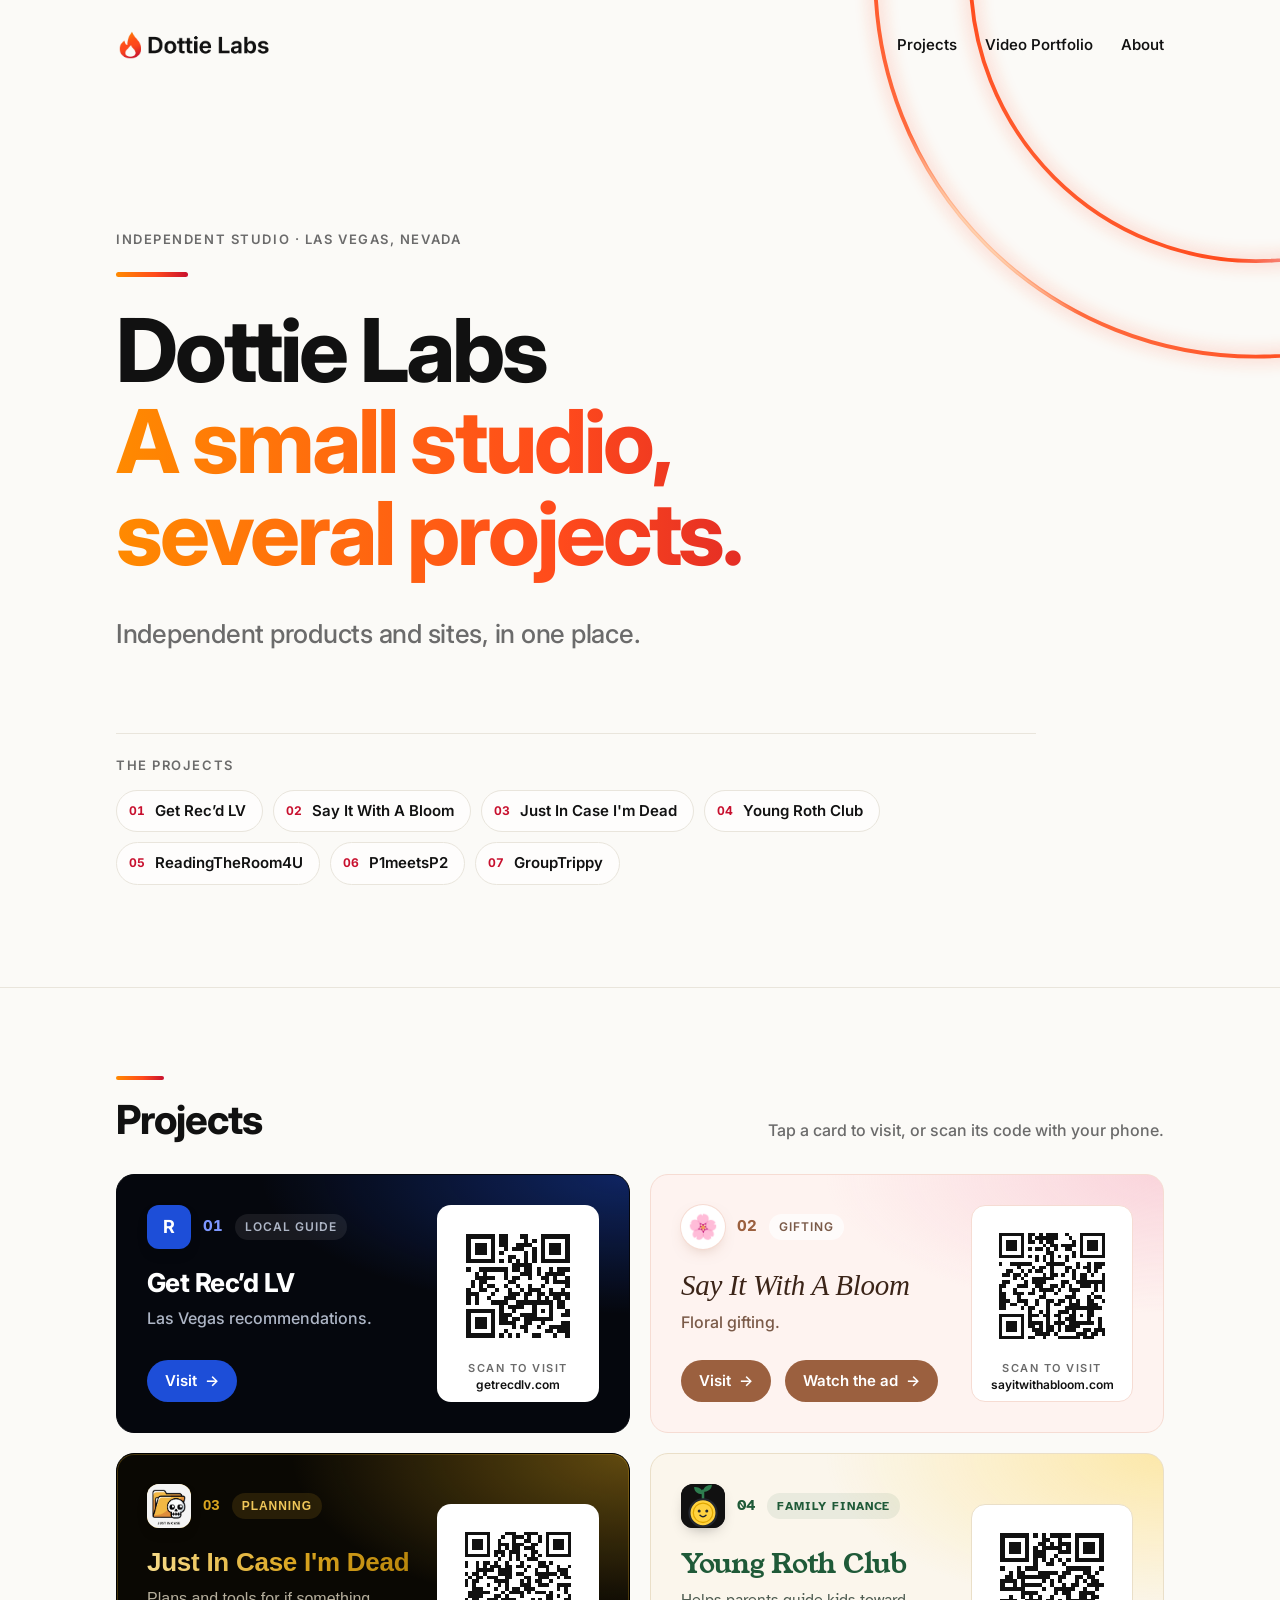
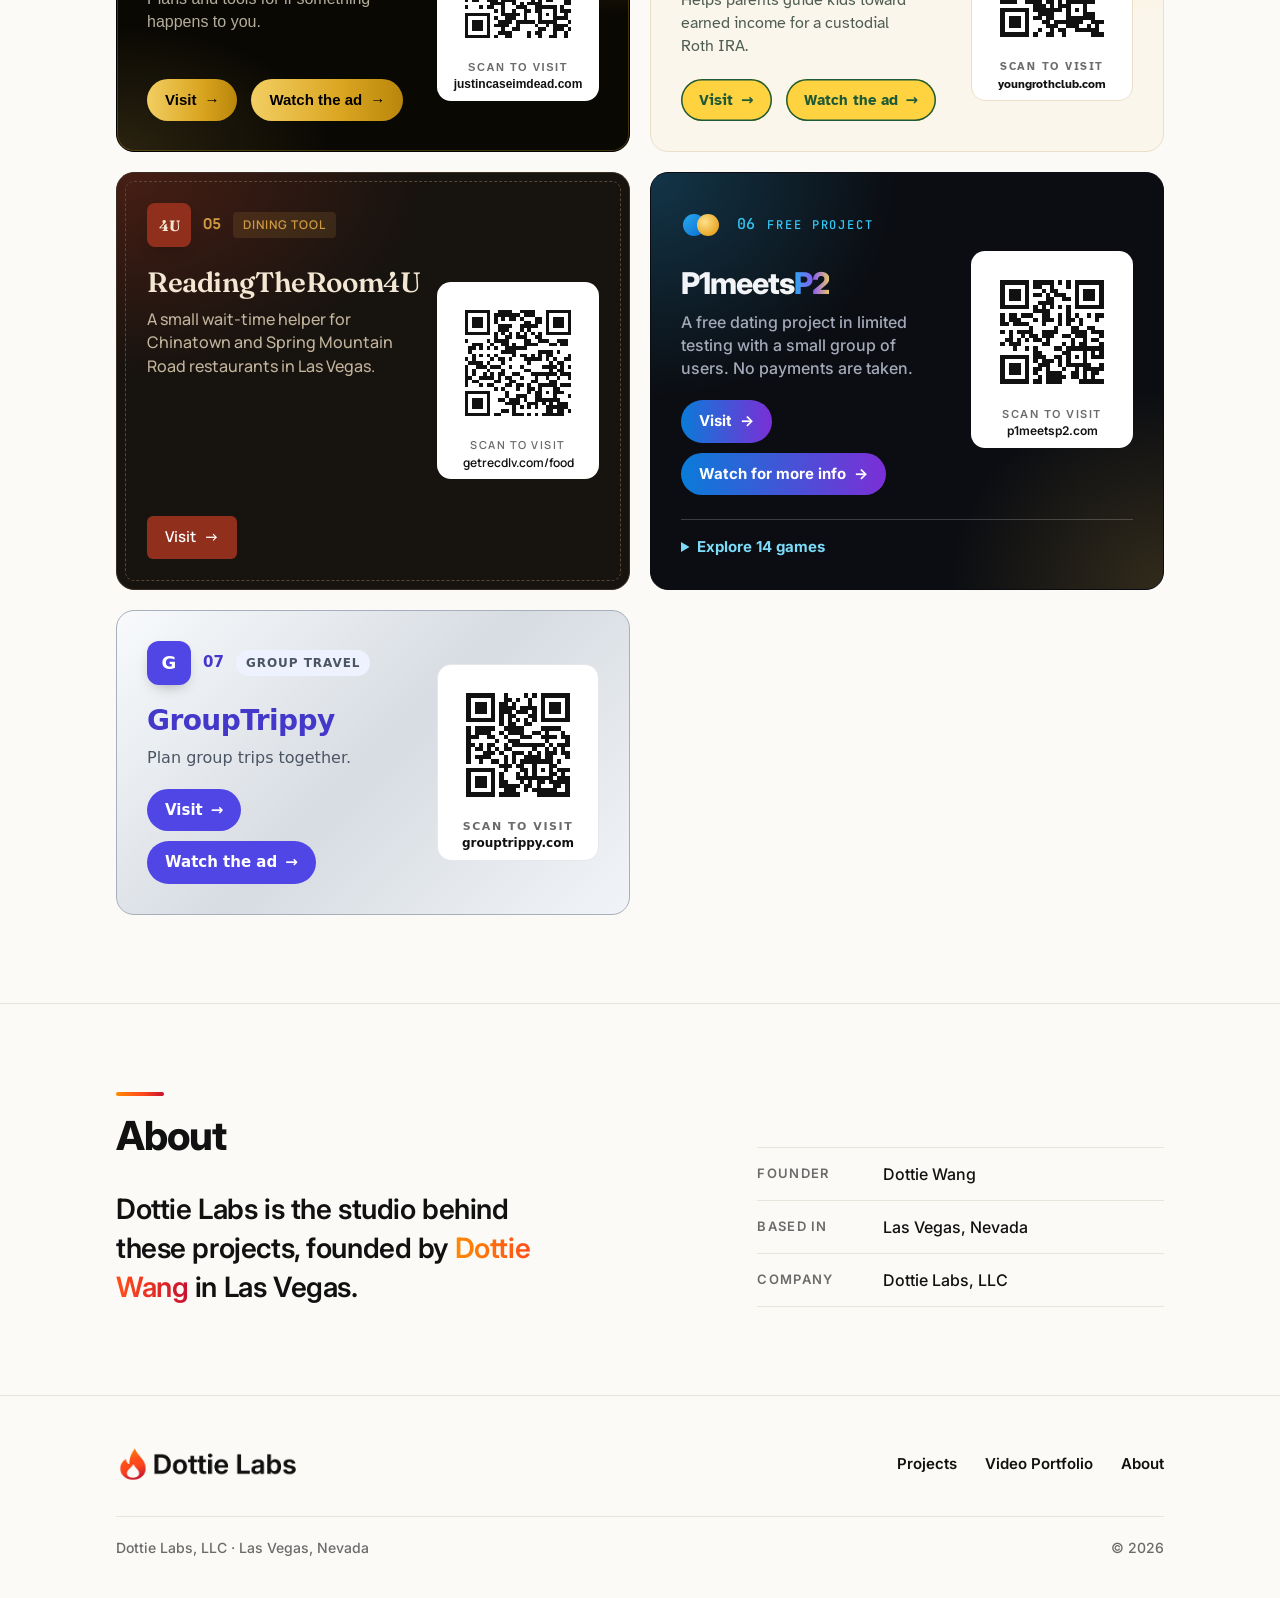
==== index.html @ 4be677fd "Clarify P1meetsP2 as a free test Co-authored-by: Copilot <223556219+Copilot@users.noreply.github.com" ====
<!doctype html>
<html lang="en">
<head>
<style data-omelette-injected>html,body{background:transparent}</style><script data-omelette-injected>(()=>{{const n=new URLSearchParams(location.search).get("theme");if(n==="light"||n==="dark"){document.documentElement.dataset.theme=n}}{if(new URLSearchParams(location.search).get("_omthumb")==="1"){const n=(f)=>{const g=f.focus;if(!g)return;f.focus=function(h){g.call(this,{...h,preventScroll:true})}};n(HTMLElement.prototype);n(SVGElement.prototype);if(typeof MathMLElement!=="undefined"){n(MathMLElement.prototype)}const d=(f)=>{f.removeAttribute("autofocus");f.inert=true;if(!(f instanceof HTMLElement))f.removeAttribute("tabindex")};const p=(f)=>{if(f.hasAttribute("autofocus"))d(f);for(const g of f.querySelectorAll("[autofocus]")){d(g)}};p(document.documentElement);new MutationObserver((f)=>{for(const g of f){for(const h of g.addedNodes){if(h.nodeType===1)p(h)}}}).observe(document,{childList:true,subtree:true})}}{const n=()=>{try{if(document.querySelector('meta[name="color-scheme"]'))return;const d=getComputedStyle(document.documentElement).getPropertyValue("color-scheme").trim();if(d&&d!=="normal")return;const p=(y)=>{if(!y)return null;const m=getComputedStyle(y).backgroundColor.match(/^rgba?\(\s*(\d+)[,\s]+(\d+)[,\s]+(\d+)(?:[,\s/]+([\d.]+%?))?\s*\)$/);if(!m)return null;const w=m[4]==null?1:parseFloat(m[4])/(m[4].endsWith("%")?100:1);if(w<0.99)return null;return[+m[1],+m[2],+m[3]]};const f=p(document.body)||p(document.documentElement);if(!f)return;const g=(y)=>{const m=y/255;return m<=0.04045?m/12.92:((m+0.055)/1.055)**2.4};const h=0.2126*g(f[0])+0.7152*g(f[1])+0.0722*g(f[2]);document.documentElement.style.setProperty("color-scheme",h<0.4?"dark":"light")}catch{}};if(document.readyState==="complete")n();else window.addEventListener("load",n)}var I=["https://claude.ai","https://preview.claude.ai","https://f62de8d7-be0f-4be2-88a3-c891244e3228.claudeusercontent.com"];var B=true;var K=false;var C=()=>{};if(K===true){try{const n=setTimeout.bind(window);const d=1e4;const p=15;const f=1e4;const g=120000;const h=200;const y=(o)=>{try{let r;if(typeof o==="string")r=o;else if(o instanceof URL)r=o.href;else if(typeof Request!=="undefined"&&o instanceof Request)r=o.url;else return null;if(!r)return null;const l=document.baseURI;const i=new URL(r,l);if(i.protocol!=="http:"&&i.protocol!=="https:")return null;if(i.origin!==new URL(l).origin)return null;return i.origin+i.pathname}catch{return null}};const m=new Map;const w=(o)=>{let r=m.get(o);if(!r){if(m.size>=h){const l=m.keys().next().value;if(l!==undefined)m.delete(l)}r={fails:[],until:0,cooldown:f,hard:false};m.set(o,r)}return r};const R=(o)=>{const r=m.get(o);return r!==undefined&&r.until>Date.now()};const O=(o,r)=>{const l=Date.now();const i=w(o);if(r)i.hard=true;if(i.until>l)return;i.fails.push(l);while(i.fails.length>0&&i.fails[0]<=l-d)i.fails.shift();if(i.fails.length>=p){i.until=l+i.cooldown;if(i.hard)i.cooldown=Math.min(i.cooldown*2,g);i.fails.length=0;try{n(()=>{try{S(true)}catch{}},i.until-l+100)}catch{}console.warn("[omelette] asset circuit breaker: pausing requests to "+o+" for "+Math.round((i.until-l)/1000)+"s after "+p+" failures in "+d/1000+"s")}};const e=(o)=>{m.delete(o)};const t=100;const a=new WeakMap;const u=new Set;let s=null;const S=(o)=>{for(const r of Array.from(u)){try{const l=a.get(r);if(l===undefined){u.delete(r);continue}if(o){const i=y(l);if(i!==null&&R(i))continue}a.delete(r);u.delete(r);if(s!==null)s.call(r,l)}catch{}}};C=()=>{try{m.clear();S(false)}catch{}};document.addEventListener("visibilitychange",()=>{if(document.visibilityState==="visible")C()});const _=window.fetch;if(typeof _==="function"){const o=function(...r){let l=null;try{l=y(r[0])}catch{}if(l!==null&&R(l)){let c;try{if(r[1]&&r[1].signal!==undefined){c=r[1].signal||undefined}else if(typeof Request!=="undefined"&&r[0]instanceof Request){c=r[0].signal||undefined}}catch{c=undefined}return new Promise((k,b)=>{const E=()=>{try{return c.reason!==undefined?c.reason:new DOMException("The operation was aborted.","AbortError")}catch{return new DOMException("The operation was aborted.","AbortError")}};try{if(c&&c.aborted){b(E());return}}catch{}let T=false;const j=()=>{if(T)return;T=true;b(E())};try{if(c)c.addEventListener("abort",j,{once:true})}catch{}n(()=>{if(T)return;T=true;try{if(c)c.removeEventListener("abort",j)}catch{}let L;try{L=new Response(null,{status:429,statusText:"Too Many Requests",headers:{"Retry-After":"10"}})}catch{L={ok:false,status:429}}k(L)},250)})}const i=_.apply(window,r);if(l!==null){const c=l;i.then((k)=>{try{if(k.ok)e(c);else if(k.status===401||k.status===403||k.status===404||k.status===429){O(c,k.status!==404)}}catch{}},()=>{})}return i};window.fetch=o}const v=Object.getOwnPropertyDescriptor(HTMLImageElement.prototype,"src");if(v!==undefined&&v.set!==undefined&&v.get!==undefined){const o=v.set;s=o;Object.defineProperty(HTMLImageElement.prototype,"src",{configurable:true,enumerable:v.enumerable,get:v.get,set(r){const l=`${r}`;try{const i=y(l);if(i!==null&&R(i)){a.set(this,l);if(u.size<t)u.add(this);return}}catch{}try{a.delete(this);u.delete(this)}catch{}o.call(this,l)}})}try{const o=HTMLImageElement.prototype.setAttribute;HTMLImageElement.prototype.setAttribute=function(r,l){if(arguments.length<2){o.apply(this,arguments);return}if(typeof r==="string"&&r.toLowerCase()==="src"){const i=`${l}`;try{const c=y(i);if(c!==null&&R(c)){a.set(this,i);if(u.size<t)u.add(this);return}a.delete(this);u.delete(this)}catch{}o.call(this,r,i);return}o.call(this,r,l)}}catch{}window.addEventListener("error",(o)=>{try{const r=o.target;if(r instanceof HTMLImageElement){const l=y(r.currentSrc||r.src||"");if(l!==null)O(l,true)}}catch{}},true);window.addEventListener("load",(o)=>{try{const r=o.target;if(r instanceof HTMLImageElement){const l=y(r.currentSrc||r.src||"");if(l!==null)e(l);const i=a.get(r);if(i!==undefined){let c=false;try{c=new URL(i,document.baseURI).href===new URL(r.currentSrc||r.src||"",document.baseURI).href}catch{c=false}if(c){a.delete(r);u.delete(r)}}}}catch{}},true)}catch{}}var J=30000;var G=3000;document.addEventListener("DOMContentLoaded",()=>{const n=window.Babel;const d="om-src-id";if(n&&n.registerPlugin&&!(n.availablePlugins&&n.availablePlugins[d])){n.registerPlugin(d,({types:h})=>({visitor:{JSXOpeningElement(y,m){const w=y.node;if(w.name&&w.name.type==="JSXMemberExpression")return;for(let t=0;t<w.attributes.length;t++){const a=w.attributes[t];if(a.type==="JSXAttribute"&&a.name&&a.name.name==="data-om-id")return}const R=m.file&&m.file.opts&&m.file.opts.filename||"?";const O=w.loc&&w.loc.start;const e=`jsx:${R}:${w.start??0}:${O?O.line:0}:${O?O.column+1:0}`;w.attributes.push(h.jsxAttribute(h.jsxIdentifier("data-om-id"),h.stringLiteral(e)))}}}))}const p="om-text-extract";let f=false;if(B&&n&&n.registerPlugin&&!(n.availablePlugins&&n.availablePlugins[p])){const h=window.React;if(h&&h.useSyncExternalStore&&h.createElement){f=true;const y={};const m=new Set;let w=0;window.__omTextO=y;window.__omTextSet=(e)=>{for(const t in e){const a=e[t];if(a==null)delete y[t];else y[t]=a}w++;m.forEach((t)=>t())};const R=(e)=>{m.add(e);return()=>m.delete(e)};const O=()=>w;window.__OmT=function e(t){h.useSyncExternalStore(R,O,O);return h.createElement("span",{"data-om-text":t.i,className:"__om-t"},t.i in y?y[t.i]:t.children)};n.registerPlugin(p,({types:e})=>{const t={style:1,script:1,noscript:1,textarea:1,title:1,option:1,text:1,tspan:1,textPath:1};const a={placeholder:1,alt:1,title:1,label:1,"aria-label":1,"aria-description":1,"aria-placeholder":1};const u=(o,r)=>e.logicalExpression("??",e.memberExpression(e.logicalExpression("||",e.memberExpression(e.identifier("window"),e.identifier("__omTextO")),e.objectExpression([])),e.stringLiteral(o),true),r);const s=(o)=>o.file&&o.file.opts&&o.file.opts.filename||"?";const S=(o)=>o.file&&o.file.code||"";const _=(o,r)=>{const l=(c)=>c&&c.start!=null&&c.end!=null&&(c.type==="StringLiteral"||c.type==="TemplateLiteral"&&c.expressions.length===0)?[c.start,c.end]:null;const i=l(r);if(i)return i;if(r&&r.type==="Identifier"){const c=o.scope.getBinding(r.name);if(c&&c.constant&&c.path.node.type==="VariableDeclarator"){return l(c.path.node.init)}}return null};const v=(o,r,l)=>{const i=o.node;let c=false;const k=(E,T)=>{c=true;return e.jsxElement(e.jsxOpeningElement(e.jsxIdentifier("__OmT"),[e.jsxAttribute(e.jsxIdentifier("i"),e.stringLiteral(E))],false),e.jsxClosingElement(e.jsxIdentifier("__OmT")),[T],false)};const b=i.children.map((E)=>{if(E.type==="JSXText"){if(E.start==null||E.end==null)return E;const T=l.slice(E.start,E.end);const j=T.length-T.trimStart().length;const L=T.length-T.trimEnd().length;if(j+L>=T.length)return E;return k(`txt:${r}:${E.start+j}:${E.end-L}`,E)}if(E.type==="JSXExpressionContainer"){const T=_(o,E.expression);if(T)return k(`str:${r}:${T[0]}:${T[1]}`,E)}return E});if(c)i.children=b};return{visitor:{JSXOpeningElement(o,r){const l=o.node;const i=s(r);const c={};for(let k=0;k<l.attributes.length;k++){const b=l.attributes[k];if(b.type!=="JSXAttribute"||!b.name)continue;const E=b.name.name;if(!a[E])continue;if(!b.value||b.value.type!=="StringLiteral")continue;if(b.value.start==null||b.value.end==null)continue;const T=`txt:${i}:${b.value.start}:${b.value.end}`;c[E]=T;b.value=e.jsxExpressionContainer(u(T,e.stringLiteral(b.value.value)))}if(Object.keys(c).length){l.attributes.push(e.jsxAttribute(e.jsxIdentifier("data-om-text-attrs"),e.stringLiteral(JSON.stringify(c))))}},JSXElement(o,r){const l=o.node.openingElement;const i=l&&l.name&&l.name.name;if(i==="__OmT")return;if(typeof i==="string"&&t[i])return;v(o,s(r),S(r))},JSXFragment(o,r){v(o,s(r),S(r))}}}})}}const g=f?["transform-react-jsx-source",d,p]:["transform-react-jsx-source",d];document.querySelectorAll('script[type="text/babel"],script[type="text/jsx"]').forEach((h,y)=>{const m=h.getAttribute("data-plugins")||"";const w=g.filter((R)=>m.indexOf(R)<0);if(w.length){h.setAttribute("data-plugins",m?`${m},${w.join(",")}`:w.join(","))}if(!h.hasAttribute("data-filename")){h.setAttribute("data-filename",h.getAttribute("src")||`inline-${y}`)}})});var A=window.parent;var U="not editable here — open the project in the Claude Design editor to save";var W=()=>Promise.resolve({persisted:false,noHost:true,reason:U});var H=W;var M="data/storage.json";var z=()=>{try{const n=new URL(document.baseURI);const d=n.pathname.match(/\/projects\/([^/]+)\/serve\//);if(d)return d[1];return n.hostname.split(".")[0]||""}catch{return location.hostname.split(".")[0]||""}};var Z=()=>{try{const n=new URL(document.baseURI);const d=n.pathname.indexOf("/serve/");if(d>=0)return n.origin+n.pathname.slice(0,d+"/serve/".length)+M}catch{}return"./"+M};var x=null;var N=()=>{if(!x){x=fetch(Z(),{cache:"no-store"}).then((n)=>{if(n.ok)return n.text();return n.status===404?"":null}).catch(()=>null).then((n)=>{if(n===null){x=null;return null}const d=new Map;if(!n)return d;let p;try{p=JSON.parse(n)}catch{console.warn("[omelette.storage] "+M+" is not valid JSON; treating the store as unreadable so a save cannot overwrite the "+"hand-edited bytes. Fix the JSON (or delete the file) to re-enable persistence.");x=null;return null}if(p===null||typeof p!=="object"||Array.isArray(p)){console.warn("[omelette.storage] "+M+" doesn't hold a JSON object; treating the store as unreadable so a save cannot "+"overwrite the hand-edited bytes. Make the top level a JSON object to re-enable persistence.");x=null;return null}const f=p;if("data"in f){const g=f.data;if(g===null||typeof g!=="object"||Array.isArray(g)){console.warn("[omelette.storage] "+M+' has a "data" field that is not a JSON object; treating the store as unreadable so a '+'save cannot overwrite the hand-edited bytes. Make "data" a JSON object to re-enable persistence.');x=null;return null}const h=f._meta;const y=h!==null&&typeof h==="object"?h.project:undefined;if(typeof y==="string"&&y!==""&&y!==z())return d;for(const m of Object.keys(g))d.set(m,g[m]);return d}for(const g of Object.keys(f)){if(g!=="_meta")d.set(g,f[g])}return d})}return x};var F=(n)=>H(M,JSON.stringify({_meta:{project:z(),version:1},data:Object.fromEntries(n)},null,2));var D=Promise.resolve();var $=(n)=>{const d=D.then(n);D=d.then(()=>{return},()=>{return});return d};var V=/sk-(?:ant-)?[A-Za-z0-9_-]{16,}|AKIA[0-9A-Z]{16}|gh[pousr]_[A-Za-z0-9]{20,}|xox[a-z]-[A-Za-z0-9][A-Za-z0-9-]{9,}|AIza[0-9A-Za-z_-]{30,}|-----BEGIN [A-Z ]*PRIVATE KEY-----/;var Y=/password|passwd|secret|api[_-]?key|access[_-]?token|auth[_-]?token|credential/i;var Q=(n,d,p)=>{if(V.test(d)||Y.test(n)&&typeof p==="string"&&p.length>=8){console.warn('[omelette.storage] the value for "'+n+'" looks like a credential. The storage file is a plaintext project file — visible to '+"everyone with project access and copied when the project is duplicated. Do not store secrets here.")}};var q={persisted:false,reason:"could not load the existing store — not overwriting it"};var X={persisted:false,reason:"stored value changed since a failed read — re-read this key before saving"};var P=new Set;var ee={get:(n)=>{if(typeof n!=="string"){return Promise.reject(new TypeError("storage.get: key must be a string"))}return $(N).then((d)=>{if(d===null){P.add(n);return null}P.delete(n);if(!d.has(n))return null;const p=d.get(n);return p==null?null:JSON.parse(JSON.stringify(p))})},set:(n,d)=>{if(typeof n!=="string"){return Promise.reject(new TypeError("storage.set: key must be a string"))}let p;try{p=JSON.stringify(d)}catch(g){return Promise.reject(new TypeError("storage.set: value must be JSON-serializable ("+String(g)+")"))}if(p===undefined){return Promise.reject(new TypeError("storage.set: value must be JSON-serializable"))}Q(n,p,d);const f=JSON.parse(p);return $(()=>N().then((g)=>{if(g===null)return q;if(P.has(n)){if(g.has(n))return X;P.delete(n)}g.set(n,f);return F(g)}))},delete:(n)=>{if(typeof n!=="string"){return Promise.reject(new TypeError("storage.delete: key must be a string"))}return $(()=>N().then((d)=>{if(d===null)return q;if(P.has(n)){if(d.has(n))return X;P.delete(n)}d.delete(n);return F(d)}))},keys:()=>$(N).then((n)=>n===null?[]:Array.from(n.keys()))};window.omelette={writeFile:(n,d)=>H(n,d).then((p)=>{if(!p.persisted&&!p.noHost){throw new Error(p.reason||"write failed")}}),storage:ee};if(A&&A!==window){const n=(e,t)=>{try{A.postMessage({__omelette_log:true,type:e,data:t},"*")}catch{}};["log","warn","error"].forEach((e)=>{const t=console[e];console[e]=(...a)=>{const u=a.map((s)=>{try{return typeof s==="object"?JSON.stringify(s):String(s)}catch{try{return String(s)}catch{return"[unstringifiable]"}}}).join(" ");n(e,u);t.apply(console,a)}});window.addEventListener("error",(e)=>{const t=e.target;if(t&&t!==window&&t.tagName){const a=t.src||t.href||"";n("resource_error",`${t.tagName} failed to load: ${a}`)}else{n("error",`${e.message||"Unknown error"} at ${e.filename||"?"}:${e.lineno||0}:${e.colno||0}`)}},true);window.addEventListener("unhandledrejection",(e)=>{const t=e.reason;const a=t instanceof Error?`${t.message} ${t.stack}`:String(t);n("error",`Unhandled rejection: ${a}`)});window.addEventListener("click",(e)=>{if(e.defaultPrevented||e.button!==0)return;if(e.metaKey||e.ctrlKey||e.shiftKey||e.altKey)return;const t=e.composedPath?e.composedPath():[];const a=["button","input","select","textarea","summary","label"];let u=null;for(const v of t){if(!(v instanceof Element))continue;if(v.localName==="a"){if(!(v instanceof HTMLAnchorElement))return;u=v;break}if(a.indexOf(v.localName)!==-1)return}if(!u)return;if(u.isContentEditable)return;const s=u.closest("[contenteditable]");if(s&&s.getAttribute("contenteditable")!=="false")return;const S=(u.getAttribute("target")||"_self").toLowerCase();if(S!=="_self"&&S!=="_top"&&S!=="_parent")return;let _;try{_=new URL(u.href)}catch{return}if(_.protocol!=="http:"&&_.protocol!=="https:")return;if(location.origin==="null")return;if(_.origin===location.origin)return;e.preventDefault();window.open(_.href,"_blank","noopener,noreferrer")});const d=()=>{try{A.postMessage({type:"omelette:height",height:document.documentElement.scrollHeight},"*")}catch{}};if(window.ResizeObserver)new ResizeObserver(d).observe(document.documentElement);const p=()=>{d();if(!document.querySelector('script[type="text/babel"],script[type="text/jsx"]'))return;const e=()=>document.getElementById("root")||document.querySelector("body > div[id]");const t=e()?.firstElementChild??null;let a=0;const u=()=>{const s=e();if(s&&s.firstElementChild!==t||++a>30){d();return}setTimeout(u,100)};setTimeout(u,100)};if(document.readyState==="complete")p();else window.addEventListener("load",p);const f={};let g=0;const h=(e)=>new Promise((t,a)=>{if(!I.length){a(new Error("claude.complete: no parent origin"));return}const u=`c${++g}`;const s=()=>setTimeout(()=>{delete f[u];a(new Error(`claude.complete: no data for ${J/1000}s`))},J);const S=s();f[u]={resolve:t,reject:a,text:"",t:S,arm:s};try{for(const _ of I){A.postMessage({__om_api:true,id:u,body:e},_)}}catch(_){clearTimeout(S);delete f[u];a(_)}});const y=8;const m=async(e,t)=>{if(!Array.isArray(e.messages)){throw new Error("claude.complete: tools require a messages array")}const a=e.messages.slice();const u={...e,tools:e.tools.map((_)=>{if(_===null||typeof _!=="object")return _;const v={};for(const o of Object.keys(_)){if(typeof _[o]!=="function")v[o]=_[o]}return v})};const s=u.tool_choice;const S=s!=null&&(s.type==="any"||s.type==="tool")?{...u,tool_choice:s.disable_parallel_tool_use!==undefined?{type:"auto",disable_parallel_tool_use:s.disable_parallel_tool_use}:{type:"auto"}}:u;for(let _=0;_<y;_++){const v=await h({..._===0?u:S,messages:a});const o=v.message;const r=o&&Array.isArray(o.content)?o.content:null;const l=r?r.filter((c)=>c?.type==="tool_use"):[];if(o?.stop_reason!=="tool_use"||l.length===0){return v.text}const i=[];for(const c of l){const k=t.get(c.name);if(!k){i.push({type:"tool_result",tool_use_id:c.id,content:`no handler for tool "${c.name}"`,is_error:true});continue}try{const b=await k(c.input);const E=typeof b==="string"?b:O(b)??"";i.push({type:"tool_result",tool_use_id:c.id,content:E})}catch(b){i.push({type:"tool_result",tool_use_id:c.id,content:String(b?.message??b??"tool handler failed"),is_error:true})}}a.push({role:"assistant",content:r},{role:"user",content:i})}throw new Error(`claude.complete: exceeded ${y} tool turns`)};window.claude={complete(e){const t=e;if(t!==null&&typeof t==="object"&&Array.isArray(t.tools)&&t.tools.some((a)=>a!==null&&typeof a==="object"&&typeof a.run==="function")){const a=new Map;for(const u of t.tools){if(u!==null&&typeof u==="object"&&typeof u.run==="function"){a.set(String(u.name),u.run)}}return m(t,a)}return h(e).then((a)=>a.text)}};const w={};let R=0;H=(e,t)=>new Promise((a)=>{if(!I.length){a({persisted:false,noHost:true,reason:U});return}const u=`f${++R}`;const s=setTimeout(()=>{delete w[u];a({persisted:false,noHost:true,reason:U})},G);w[u]={settle:a,t:s};try{for(const S of I){A.postMessage({__om_file:true,id:u,op:"write",path:e,content:t},S)}}catch{clearTimeout(s);delete w[u];a({persisted:false,noHost:true,reason:U})}});const O=(e)=>{try{return JSON.stringify(e)}catch{return JSON.stringify(String(e))}};window.addEventListener("message",(e)=>{if(I.indexOf(e.origin)<0)return;if(e.source!==A)return;const t=e.data;if(!t)return;if(t.type==="omelette-preview-refresh"){if(typeof t.token!=="string"||!/^[0-9a-f.-]+(\.(rc|pr-[0-9]+))?(\.[0-9]+\.[0-9a-f]{16})?$/.test(t.token))return;const s=Math.max(1,Math.floor((t.expiresAt||0)-Date.now()/1000));document.cookie="__Host-omelette-preview="+t.token+"; Path=/; Secure; SameSite=None; Partitioned; Max-Age="+s;C();return}if(t.__om_file_r){const s=w[t.id];if(!s)return;clearTimeout(s.t);delete w[t.id];s.settle(t.ok?{persisted:true}:{persisted:false,reason:t.error||"write failed"});return}if(t.__om_api_r){const s=f[t.id];if(!s)return;if(t.error!=null){clearTimeout(s.t);delete f[t.id];s.reject(new Error(t.error));return}if(t.chunk!=null){clearTimeout(s.t);s.t=s.arm();s.text+=t.chunk;return}if(t.done){clearTimeout(s.t);delete f[t.id];s.resolve({text:t.text!=null?t.text:s.text,message:t.message});return}return}if(!t.__om_eval)return;const a=t;const u=(s)=>{e.source.postMessage({...s,__om_eval_r:1,id:a.id},e.origin)};try{const s=(0,eval)(a.code);if(s&&typeof s.then==="function"){s.then((S)=>u({ok:1,v:O(S)}),(S)=>u({ok:0,e:String(S)}))}else{u({ok:1,v:O(s)})}}catch(s){u({ok:0,e:String(s)})}})}})();
</script>

<meta charset="utf-8">
<meta name="viewport" content="width=device-width, initial-scale=1">
<title>Dottie Labs — a small studio, several projects</title>
<meta name="description" content="Dottie Labs is the studio behind a small set of independent projects, founded by Dottie Wang in Las Vegas.">
<link rel="icon" type="image/png" sizes="32x32" href="assets/favicon-32.png">
<link rel="icon" type="image/png" sizes="192x192" href="assets/favicon-192.png">
<link rel="apple-touch-icon" href="assets/apple-touch-icon.png">
<link rel="manifest" href="site.webmanifest">
<link rel="canonical" href="https://dottielabs.com/">
<meta property="og:type" content="website">
<meta property="og:site_name" content="Dottie Labs">
<meta property="og:url" content="https://dottielabs.com/">
<meta property="og:title" content="Dottie Labs — a small studio, several projects">
<meta property="og:description" content="Independent products and sites from Dottie Labs, founded by Dottie Wang in Las Vegas.">
<meta property="og:image" content="https://dottielabs.com/assets/og-image.png">
<meta property="og:image:width" content="1200">
<meta property="og:image:height" content="630">
<meta property="og:image:alt" content="Dottie Labs logo with the line: A small studio, several projects.">
<meta name="twitter:card" content="summary_large_image">
<script type="application/ld+json">{"@context":"https://schema.org","@type":"Organization","name":"Dottie Labs, LLC","url":"https://dottielabs.com/","logo":"https://dottielabs.com/assets/dottie-labs-logo-lockup.png","founder":{"@type":"Person","name":"Dottie Wang"},"email":"dottie@dottielabs.com","address":{"@type":"PostalAddress","addressLocality":"Las Vegas","addressRegion":"NV","addressCountry":"US"}}</script>
<meta name="theme-color" content="#FBFAF7">
<link rel="preconnect" href="https://fonts.googleapis.com">
<link rel="preconnect" href="https://fonts.gstatic.com" crossorigin>
<link rel="stylesheet" href="https://fonts.googleapis.com/css2?family=Inter:wght@400..800&family=Young+Serif&family=Atkinson+Hyperlegible:wght@400;700&family=Fraunces:opsz,wght@9..144,600&family=Manrope:wght@400;500;600&family=JetBrains+Mono:wght@500&display=swap">
<link rel="stylesheet" href="styles.css">
</head>
<body>
<a class="skip" href="#projects">Skip to projects</a>
<div class="page">
  <img class="rings" src="assets/rings.svg" alt="" aria-hidden="true">

  <header class="site-header">
    <div class="wrap">
      <a class="logo" href="/" aria-label="Dottie Labs home">
        <img src="assets/dottie-labs-logo-lockup-transparent.png" width="157" height="34" alt="Dottie Labs">
      </a>
      <nav class="nav" aria-label="Primary">
        <a href="#projects">Projects</a>
        <a href="commercials/">Video Portfolio</a>
        <a href="#about">About</a>
      </nav>
    </div>
  </header>

  <main id="main">
    <section class="hero">
      <div class="wrap">
        <p class="eyebrow">Independent studio · Las Vegas, Nevada</p>
        <div class="rule" aria-hidden="true"></div>
        <h1><span>Dottie Labs</span><span class="grad">A small studio, several projects.</span></h1>
        <p class="lede">Independent products and sites, in one place.</p>
        <nav class="jump" aria-label="Jump to a project">
          <p class="jump-label">The projects</p>
          <ol>
          <li><a href="#get-recd-lv"><span class="num">01</span>Get Rec’d LV</a></li>
          <li><a href="#say-it-with-a-bloom"><span class="num">02</span>Say It With A Bloom</a></li>
          <li><a href="#just-in-case-im-dead"><span class="num">03</span>Just In Case I'm Dead</a></li>
          <li><a href="#young-roth-club"><span class="num">04</span>Young Roth Club</a></li>
          <li><a href="#readingtheroom4u"><span class="num">05</span>ReadingTheRoom4U</a></li>
          <li><a href="#p1meetsp2"><span class="num">06</span>P1meetsP2</a></li>
          <li><a href="#group-trippy"><span class="num">07</span>GroupTrippy</a></li>
          </ol>
        </nav>
      </div>
    </section>

    <section class="section" id="projects" aria-labelledby="projects-title">
      <div class="wrap">
        <div class="section-head">
          <div>
            <div class="rule rule--sm" aria-hidden="true"></div>
            <h2 id="projects-title">Projects</h2>
          </div>
          <p class="section-note">Tap a card to visit, or scan its code with your phone.</p>
        </div>
        <ul class="cards">
      <li id="get-recd-lv">
        <article class="card">
          <div class="card-body">
            <p class="meta"><span class="mark" aria-hidden="true">R</span><span class="num grad">01</span><span class="tag">Local guide</span></p>
            <h3>Get Rec’d LV</h3>
            <p class="desc">Las Vegas recommendations.</p>
            <div class="card-foot">
              <a class="visit" href="https://www.getrecdlv.com" aria-label="Visit Get Rec’d LV (getrecdlv.com)">Visit <span aria-hidden="true">→</span></a>
            </div>
          </div>
          <figure class="qr-tile">
            <img class="qr" src="assets/qr/get-recd-lv.svg" width="136" height="136" alt="QR code for getrecdlv.com">
            <figcaption><span>Scan to visit</span><span class="qr-url">getrecdlv.com</span></figcaption>
          </figure>
        </article>
      </li>
      <li id="say-it-with-a-bloom">
        <article class="card">
          <div class="card-body">
            <p class="meta"><span class="mark" aria-hidden="true">🌸</span><span class="num grad">02</span><span class="tag">Gifting</span></p>
            <h3>Say It With A Bloom</h3>
            <p class="desc">Floral gifting.</p>
            <div class="card-foot">
              <a class="visit" href="https://sayitwithabloom.com" aria-label="Visit Say It With A Bloom (sayitwithabloom.com)">Visit <span aria-hidden="true">→</span></a>
              <a class="visit" href="commercials/#video-say-it-with-a-bloom" aria-label="Watch the Say It With A Bloom ad">Watch the ad <span aria-hidden="true">→</span></a>
            </div>
          </div>
          <figure class="qr-tile">
            <img class="qr" src="assets/qr/say-it-with-a-bloom.svg" width="136" height="136" alt="QR code for sayitwithabloom.com">
            <figcaption><span>Scan to visit</span><span class="qr-url">sayitwithabloom.com</span></figcaption>
          </figure>
        </article>
      </li>
      <li id="just-in-case-im-dead">
        <article class="card">
          <div class="card-body">
            <p class="meta"><span class="mark" aria-hidden="true">J<img src="assets/projects/just-in-case-im-dead-logo.jpg" alt="" onerror="this.remove()"></span><span class="num grad">03</span><span class="tag">Planning</span></p>
            <h3>Just In Case I'm Dead</h3>
            <p class="desc">Plans and tools for if something happens to you.</p>
            <div class="card-foot">
              <a class="visit" href="https://www.justincaseimdead.com" aria-label="Visit Just In Case I'm Dead (justincaseimdead.com)">Visit <span aria-hidden="true">→</span></a>
              <a class="visit" href="commercials/#video-just-in-case-im-dead" aria-label="Watch the Just In Case I'm Dead ad">Watch the ad <span aria-hidden="true">→</span></a>
            </div>
          </div>
          <figure class="qr-tile">
            <img class="qr" src="assets/qr/just-in-case-im-dead.svg" width="136" height="136" alt="QR code for justincaseimdead.com">
            <figcaption><span>Scan to visit</span><span class="qr-url">justincaseimdead.com</span></figcaption>
          </figure>
        </article>
      </li>
      <li id="young-roth-club">
        <article class="card">
          <div class="card-body">
            <p class="meta"><span class="mark" aria-hidden="true">Y<img src="assets/projects/young-roth-club-favicon.svg" alt="" onerror="this.onerror=null;this.src='[data-uri]'"></span><span class="num grad">04</span><span class="tag">Family finance</span></p>
            <h3>Young Roth Club</h3>
            <p class="desc">Helps parents guide kids toward earned income for a custodial Roth IRA.</p>
            <div class="card-foot">
              <a class="visit" href="https://youngrothclub.com" aria-label="Visit Young Roth Club (youngrothclub.com)">Visit <span aria-hidden="true">→</span></a>
              <a class="visit" href="commercials/#video-young-roth-club" aria-label="Watch the Young Roth Club ad">Watch the ad <span aria-hidden="true">→</span></a>
            </div>
          </div>
          <figure class="qr-tile">
            <img class="qr" src="assets/qr/young-roth-club.svg" width="136" height="136" alt="QR code for youngrothclub.com">
            <figcaption><span>Scan to visit</span><span class="qr-url">youngrothclub.com</span></figcaption>
          </figure>
        </article>
      </li>
      <li id="readingtheroom4u">
        <article class="card">
          <div class="card-body">
            <p class="meta"><span class="mark" aria-hidden="true">4U</span><span class="num grad">05</span><span class="tag">Dining tool</span></p>
            <h3>ReadingTheRoom4U</h3>
            <p class="desc">A small wait-time helper for Chinatown and Spring Mountain Road restaurants in Las Vegas.</p>
            <div class="card-foot">
              <a class="visit" href="https://www.getrecdlv.com/food" aria-label="Visit ReadingTheRoom4U (getrecdlv.com/food)">Visit <span aria-hidden="true">→</span></a>
            </div>
          </div>
          <figure class="qr-tile">
            <img class="qr" src="assets/qr/readingtheroom4u.svg" width="136" height="136" alt="QR code for getrecdlv.com/food">
            <figcaption><span>Scan to visit</span><span class="qr-url">getrecdlv.com/food</span></figcaption>
          </figure>
        </article>
      </li>
      <li id="p1meetsp2">
        <article class="card">
          <div class="card-body">
            <p class="meta"><span class="mark" aria-hidden="true"><i></i><i></i></span><span class="num grad">06</span><span class="tag">Free project</span></p>
            <h3>P1meets<span class="p2">P2</span></h3>
            <p class="desc">A free dating project in limited testing with a small group of users. No payments are taken.</p>
            <div class="card-foot">
              <a class="visit" href="https://www.p1meetsp2.com" aria-label="Visit P1meetsP2 (p1meetsp2.com)">Visit <span aria-hidden="true">→</span></a>
              <a class="visit" href="commercials/#video-p1meetsp2" aria-label="Watch for more info about P1meetsP2">Watch for more info <span aria-hidden="true">→</span></a>
            </div>
          </div>
          <figure class="qr-tile">
            <img class="qr" src="assets/qr/p1meetsp2.svg" width="136" height="136" alt="QR code for p1meetsp2.com">
            <figcaption><span>Scan to visit</span><span class="qr-url">p1meetsp2.com</span></figcaption>
          </figure>
          <details class="game-list">
            <summary>Explore 14 games</summary>
            <ul>
              <li><strong>Great Minds:</strong> you each fill in the same blank separately, then reveal your answers together.</li>
              <li><strong>Hot Takes:</strong> slide from "nope" to "facts" on a statement, then compare.</li>
              <li><strong>Draw Together:</strong> one canvas; you take turns adding a line.</li>
              <li><strong>Desert Island Picks:</strong> choose 3 of 12 things and see what you share.</li>
              <li><strong>Price Is Right:</strong> guess what everyday things cost.</li>
              <li><strong>Map Drop:</strong> your match posts a travel photo and you pin where it was taken.</li>
              <li><strong>Who Knows Who:</strong> guess how your match answered.</li>
              <li><strong>Rate the Date:</strong> rate first-date ideas and find the ones you both like.</li>
              <li><strong>Story Builder:</strong> alternate sentences and see where the story goes.</li>
              <li><strong>Red Flag / Green Flag:</strong> call each trait, then compare.</li>
              <li><strong>Guess My Playlist:</strong> guess which song they picked for a mood.</li>
              <li><strong>Caption This:</strong> caption a photo from your match's camera roll, then hear the real story.</li>
              <li><strong>Couch Detective:</strong> a co-op mystery where you each hold different clues.</li>
              <li><strong>Word Chain:</strong> road-trip rules, with categories like countries, celebs and movies.</li>
            </ul>
          </details>
        </article>
      </li>
      <li id="group-trippy">
        <article class="card">
          <div class="card-body">
            <p class="meta"><span class="mark" aria-hidden="true">G</span><span class="num grad">07</span><span class="tag">Group travel</span></p>
            <h3>GroupTrippy</h3>
            <p class="desc">Plan group trips together.</p>
            <div class="card-foot">
              <a class="visit" href="https://grouptrippy.com" aria-label="Visit GroupTrippy (grouptrippy.com)">Visit <span aria-hidden="true">→</span></a>
              <a class="visit" href="commercials/#video-group-trippy" aria-label="Watch the GroupTrippy ad">Watch the ad <span aria-hidden="true">→</span></a>
            </div>
          </div>
          <figure class="qr-tile">
            <img class="qr" src="assets/qr/group-trippy.svg" width="136" height="136" alt="QR code for grouptrippy.com">
            <figcaption><span>Scan to visit</span><span class="qr-url">grouptrippy.com</span></figcaption>
          </figure>
        </article>
      </li>
        </ul>
      </div>
    </section>

    <section class="section about" id="about" aria-labelledby="about-title">
      <div class="wrap about-grid">
        <div>
          <div class="rule rule--sm" aria-hidden="true"></div>
          <h2 id="about-title">About</h2>
          <p class="statement">Dottie Labs is the studio behind these projects, founded by <span class="grad">Dottie Wang</span> in Las Vegas.</p>
        </div>
        <dl class="facts">
          <div><dt>Founder</dt><dd>Dottie Wang</dd></div>
          <div><dt>Based in</dt><dd>Las Vegas, Nevada</dd></div>
          <div><dt>Company</dt><dd>Dottie Labs, LLC</dd></div>
        </dl>
      </div>
    </section>
  </main>

  <footer class="site-footer">
    <div class="wrap">
      <div class="foot-top">
        <img src="assets/dottie-labs-logo-lockup-transparent.png" width="185" height="40" alt="Dottie Labs">
        <nav class="foot-nav" aria-label="Footer">
          <a href="#projects">Projects</a>
          <a href="commercials/">Video Portfolio</a>
          <a href="#about">About</a>
        </nav>
      </div>
      <div class="foot-bottom">
        <span>Dottie Labs, LLC · Las Vegas, Nevada</span>
        <span>© 2026</span>
      </div>
    </div>
  </footer>
</div>
</body>
</html>
---- styles.css ----
/* Dottie Labs — dottielabs.com */
:root {
  --bg: #FBFAF7;
  --ink: #111111;
  --muted: #6B6B6B;
  --line: #E9E5DC;
  --card: #FFFFFF;
  --fire: linear-gradient(90deg, #FF8A00 0%, #FF4A1C 55%, #C8102E 100%);
  --focus: #FF4A1C;
  --max: 1160px;
  --pad: clamp(20px, 5vw, 56px);
}
*, *::before, *::after { box-sizing: border-box; }
html { -webkit-text-size-adjust: 100%; }
body {
  margin: 0;
  background: var(--bg);
  color: var(--ink);
  font-family: "Inter", system-ui, -apple-system, "Segoe UI", sans-serif;
  font-weight: 500;
  font-size: 17px;
  line-height: 1.5;
  -webkit-font-smoothing: antialiased;
}
img { display: block; max-width: 100%; }
a { color: var(--ink); text-decoration-color: rgba(17,17,17,.3); text-underline-offset: 3px; }
a:hover { color: #C8102E; text-decoration-color: currentColor; }
:focus-visible { outline: 3px solid var(--focus); outline-offset: 3px; border-radius: 6px; }

.skip { position: absolute; left: -9999px; top: 12px; background: var(--ink); color: #fff; padding: 10px 16px; border-radius: 8px; z-index: 10; }
.skip:focus { left: 12px; color: #fff; }

.wrap { max-width: var(--max); margin: 0 auto; padding: 0 var(--pad); }

/* Rings (decoration only) */
.page { position: relative; overflow-x: clip; }
.rings { position: absolute; top: 0; right: 0; width: clamp(220px, 34vw, 460px); pointer-events: none; z-index: 0; }

/* Header */
.site-header { position: relative; z-index: 1; }
.site-header .wrap { display: flex; flex-wrap: wrap; align-items: center; justify-content: space-between; gap: 12px 24px; padding-top: 28px; padding-bottom: 28px; }
.site-header .logo { flex: none; }
.logo img { height: 34px; width: auto; }
.nav { display: flex; flex-wrap: wrap; gap: 12px 28px; }
.nav a { font-size: 15px; font-weight: 550; text-decoration: none; color: var(--ink); }
.nav a:hover { color: #C8102E; }

/* Rule */
.rule { width: 72px; height: 5px; border-radius: 3px; background: var(--fire); margin: 0 0 28px; }
.rule--sm { width: 48px; height: 4px; margin-bottom: 18px; }

/* Hero */
.hero { position: relative; z-index: 1; padding: clamp(64px, 11vw, 140px) 0 clamp(56px, 8vw, 104px); }
.hero h1 { margin: 0; font-weight: 750; font-size: clamp(42px, 7.2vw, 88px); line-height: 1.04; letter-spacing: -0.035em; max-width: 14ch; text-wrap: balance; }
.hero h1 span { display: block; }
.grad { background: var(--fire); -webkit-background-clip: text; background-clip: text; color: transparent; padding-bottom: .08em; }
.hero .lede { margin: 28px 0 0; font-size: clamp(19px, 2.2vw, 26px); color: var(--muted); font-weight: 500; letter-spacing: -0.01em; }

/* Sections */
.section { position: relative; z-index: 1; padding: clamp(48px, 7vw, 88px) 0; border-top: 1px solid var(--line); }
.section h2 { margin: 0 0 32px; font-weight: 750; font-size: clamp(28px, 3.4vw, 40px); letter-spacing: -0.025em; line-height: 1.1; }

/* Hero extras */
.eyebrow { margin: 0 0 22px; font-size: 13px; font-weight: 600; letter-spacing: .12em; text-transform: uppercase; color: var(--muted); }
.jump { margin-top: clamp(48px, 7vw, 80px); padding-top: 22px; border-top: 1px solid var(--line); max-width: 920px; }
.jump-label { margin: 0 0 14px; font-size: 13px; font-weight: 600; letter-spacing: .12em; text-transform: uppercase; color: var(--muted); }
.jump ol { list-style: none; margin: 0; padding: 0; display: flex; flex-wrap: wrap; gap: 10px; }
.jump a { display: inline-flex; align-items: center; gap: 10px; padding: 9px 16px 9px 12px; border: 1px solid var(--line); border-radius: 999px; background: rgba(255,255,255,.7); font-size: 15px; font-weight: 600; text-decoration: none; color: var(--ink); transition: border-color .15s, color .15s; }
.jump a:hover { border-color: #F4B9A6; color: #C8102E; }
.jump .num { font-size: 12px; font-weight: 700; color: #C8102E; font-variant-numeric: tabular-nums; }
@media (max-width: 600px) {
  .site-header .wrap { flex-direction: column; align-items: flex-start; gap: 16px; padding-top: 20px; padding-bottom: 8px; }
  .nav { gap: 12px 20px; }
  .rings { display: none; }
  .jump ol { display: grid; grid-template-columns: minmax(0, 1fr); justify-items: start; }
  .jump li { min-width: 0; }
  .jump a { max-width: 100%; }
  .hero { padding-top: 32px; }
}

/* Section head */
.section-head { display: flex; flex-wrap: wrap; align-items: flex-end; justify-content: space-between; gap: 8px 32px; margin-bottom: 32px; }
.section-head h2 { margin-bottom: 0; }
.section-note { margin: 0; color: var(--muted); font-size: 16px; }

/* Project cards */
.cards { list-style: none; margin: 0; padding: 0; display: grid; gap: 20px; grid-template-columns: repeat(auto-fill, minmax(min(100%, 480px), 1fr)); }
.card {
  position: relative; height: 100%;
  display: grid; grid-template-columns: minmax(0, 1fr) auto; gap: 24px; align-items: center;
  padding: 30px; background-color: var(--c-bg, var(--card)); background-image: var(--c-glow, none); color: var(--c-ink, var(--ink)); border: 1px solid var(--c-line, var(--line)); border-radius: 18px; font-family: var(--c-body, inherit);
  transition: border-color .15s, box-shadow .15s;
}
.card::before { content: ""; position: absolute; left: 0; right: 0; top: 0; height: 3px; border-radius: 18px 18px 0 0; background: var(--c-bar, var(--fire)); opacity: 0; transition: opacity .15s; }
.card:hover::before, .card:focus-within::before { opacity: 1; }
.card-body { display: flex; flex-direction: column; height: 100%; }
.card .meta { margin: 0 0 18px; display: flex; align-items: center; gap: 12px; }
.card .num { font-size: 15px; font-weight: 750; font-variant-numeric: tabular-nums; }
.card .tag { font-size: 12px; font-weight: 600; letter-spacing: .08em; text-transform: uppercase; color: var(--c-muted, var(--muted)); padding: 4px 10px; border-radius: 999px; background: var(--c-tag, #F4F1EA); }
.card-foot { margin-top: auto; padding-top: 20px; display: flex; flex-wrap: wrap; align-items: center; gap: 10px 14px; }
.qr-tile { margin: 0; padding: 12px 12px 8px; background: #fff; border: 1px solid var(--c-qr-line, var(--line)); border-radius: 14px; display: flex; flex-direction: column; align-items: center; gap: 6px; }
.qr-tile figcaption { display: flex; flex-direction: column; align-items: center; gap: 1px; text-align: center; max-width: 136px; }
.qr-tile figcaption span:first-child { font-size: 11px; font-weight: 600; letter-spacing: .14em; text-transform: uppercase; color: var(--muted); }
.qr-tile .qr-url { font-size: 12px; font-weight: 600; color: var(--ink); word-break: break-all; line-height: 1.3; }

.card:hover { border-color: var(--c-hover-line, #F4B9A6); box-shadow: 0 14px 34px -18px var(--c-shadow, rgba(200,16,46,.35)); }
.card:focus-within { border-color: var(--focus); }
.card h3 { margin: 0; font-family: var(--c-head, inherit); font-size: var(--c-head-size, 26px); font-weight: var(--c-head-weight, 750); letter-spacing: var(--c-head-track, -0.02em); line-height: 1.25; color: var(--c-head-ink, inherit); }
.card .desc { margin: 8px 0 0; color: var(--c-muted, var(--muted)); font-size: 16px; line-height: 1.45; text-wrap: pretty; }
.card .visit {
  display: inline-flex; align-items: center; gap: 8px;
  padding: 10px 18px; border-radius: var(--c-btn-radius, 999px); background: var(--c-btn, var(--ink)); color: var(--c-btn-ink, #fff);
  font-size: 15px; font-weight: 600; text-decoration: none;
}
.card .visit::after { content: ""; position: absolute; inset: 0; border-radius: 18px; } /* whole card clickable */
.card .visit + .visit { position: relative; z-index: 1; }
.card .visit + .visit::after { content: none; }
.card .visit:focus-visible { outline-offset: 4px; }
.card:hover .visit { background: var(--c-btn-hover, #C8102E); color: var(--c-btn-hover-ink, #fff); }

/* Per-project identity — colors and fonts taken from each project's live site */
.card .mark { position: relative; flex: none; width: 44px; height: 44px; border-radius: 12px; overflow: hidden; display: grid; place-items: center; background: var(--c-mark-bg, var(--ink)); color: var(--c-mark-ink, #fff); font-family: var(--c-head, inherit); font-size: 18px; font-weight: 700; line-height: 1; box-shadow: 0 6px 16px -8px rgba(0,0,0,.45); }
.card .mark img { position: absolute; inset: 0; width: 100%; height: 100%; object-fit: cover; background: var(--c-mark-bg, #fff); }
.cards > li[id] .num { background: none; color: var(--c-accent); -webkit-text-fill-color: var(--c-accent); }

#get-recd-lv { --c-bg: #05070D; --c-glow: radial-gradient(120% 90% at 100% 0%, rgba(29,78,216,.42), transparent 60%); --c-ink: #fff; --c-muted: #AEB6C6; --c-line: #05070D; --c-qr-line: transparent; --c-tag: rgba(255,255,255,.08); --c-accent: #7D97FF; --c-bar: #1D4ED8; --c-btn: #1D4ED8; --c-btn-hover: #3263F5; --c-hover-line: #1D4ED8; --c-shadow: rgba(29,78,216,.6); --c-mark-bg: #1D4ED8; }

#say-it-with-a-bloom { --c-bg: #FEF3F0; --c-glow: radial-gradient(110% 90% at 100% 0%, rgba(246,176,196,.45), transparent 60%); --c-ink: #3B2418; --c-muted: #7A5A48; --c-line: #F6DCD3; --c-qr-line: #F6DCD3; --c-tag: rgba(255,255,255,.7); --c-accent: #9B603F; --c-bar: #9B603F; --c-btn: #9B603F; --c-btn-hover: #7E4C30; --c-hover-line: #E8BBA8; --c-shadow: rgba(155,96,63,.35); --c-mark-bg: #fff; --c-head: Georgia, "Times New Roman", serif; --c-head-weight: 400; --c-head-track: -0.01em; --c-head-size: 29px; }
#say-it-with-a-bloom .mark { font-size: 24px; border-radius: 50%; box-shadow: 0 0 0 1px #F6DCD3, 0 6px 16px -8px rgba(155,96,63,.5); }
#say-it-with-a-bloom h3 { font-style: italic; }

#just-in-case-im-dead { --c-bg: #0A0803; --c-glow: radial-gradient(110% 90% at 100% 0%, rgba(218,165,32,.42), transparent 60%), radial-gradient(70% 70% at 0% 100%, rgba(240,200,90,.14), transparent 60%); --c-ink: #fff; --c-head-ink: #DAA520; --c-muted: #B5AE9C; --c-line: #000; --c-qr-line: transparent; --c-tag: rgba(218,165,32,.14); --c-accent: #DAA520; --c-bar: #DAA520; --c-btn: #DAA520; --c-btn-ink: #000; --c-btn-hover: #F0BC33; --c-btn-hover-ink: #000; --c-hover-line: #DAA520; --c-shadow: rgba(218,165,32,.45); --c-mark-bg: #DAA520; --c-mark-ink: #000; --c-body: Arial, Helvetica, sans-serif; --c-head: Arial, Helvetica, sans-serif; --c-head-weight: 700; --c-head-track: -0.01em; }
#just-in-case-im-dead .tag { color: #F0C75A; }
#just-in-case-im-dead h3 { background: linear-gradient(90deg, #F7DC8A, #DAA520 55%, #B8860B); -webkit-background-clip: text; background-clip: text; color: transparent; }
#just-in-case-im-dead .visit { background: linear-gradient(90deg, #F2CE62, #DAA520 60%, #B8860B); }
#just-in-case-im-dead .card:hover .visit { background: linear-gradient(90deg, #FAD978, #E8B22E 60%, #C99411); }
#just-in-case-im-dead .mark { background: linear-gradient(135deg, #F7DC8A, #DAA520 60%, #B8860B); }
#just-in-case-im-dead .card { box-shadow: inset 0 0 0 1px rgba(218,165,32,.28); }

#young-roth-club { --c-bg: #FBF6EC; --c-glow: radial-gradient(110% 90% at 100% 0%, rgba(255,210,63,.38), transparent 60%); --c-ink: #1F2A22; --c-head-ink: #1F5A38; --c-muted: #4F5D52; --c-line: #EADFC8; --c-qr-line: #EADFC8; --c-tag: rgba(31,90,56,.08); --c-accent: #1F5A38; --c-bar: #FFD23F; --c-btn: #FFD23F; --c-btn-ink: #1F5A38; --c-btn-hover: #1F5A38; --c-btn-hover-ink: #FFD23F; --c-hover-line: #FFD23F; --c-shadow: rgba(31,90,56,.35); --c-mark-bg: #111; --c-mark-ink: #FFD23F; --c-head: "Young Serif", Georgia, serif; --c-head-weight: 400; --c-head-track: -0.01em; --c-head-size: 28px; --c-body: "Atkinson Hyperlegible", system-ui, sans-serif; }
#young-roth-club .tag { color: #1F5A38; }
#young-roth-club .visit { font-weight: 700; box-shadow: inset 0 0 0 1.5px #1F5A38; }

#readingtheroom4u { --c-bg: #17130F; --c-glow: radial-gradient(100% 80% at 0% 0%, rgba(143,47,28,.4), transparent 60%); --c-ink: #F3E7D3; --c-head-ink: #F3E7D3; --c-muted: #C2B39C; --c-line: #3A2E22; --c-qr-line: transparent; --c-tag: rgba(207,154,63,.14); --c-accent: #CF9A3F; --c-bar: #8F2F1C; --c-btn: #8F2F1C; --c-btn-hover: #A93A23; --c-btn-radius: 6px; --c-hover-line: #CF9A3F; --c-shadow: rgba(207,154,63,.35); --c-mark-bg: #8F2F1C; --c-mark-ink: #F3E7D3; --c-head: "Fraunces", Georgia, serif; --c-head-weight: 600; --c-head-track: -0.015em; --c-head-size: 28px; --c-body: "Manrope", system-ui, sans-serif; }
#readingtheroom4u .card { outline: 1px dashed #5A4632; outline-offset: -10px; }
#readingtheroom4u .tag { color: #CF9A3F; border-radius: 4px; }
#readingtheroom4u .mark { font-size: 15px; border-radius: 8px; }

#p1meetsp2 { --c-bg: #0B0D12; --c-glow: radial-gradient(80% 90% at 0% 0%, rgba(40,170,230,.26), transparent 60%), radial-gradient(70% 80% at 100% 100%, rgba(207,164,63,.2), transparent 60%); --c-ink: #F2F4F8; --c-muted: #A3A9B8; --c-line: #0B0D12; --c-qr-line: transparent; --c-tag: transparent; --c-accent: #35C6F4; --c-bar: linear-gradient(90deg, #2AA9F0, #8B5CF6, #E8C468); --c-btn: linear-gradient(90deg, #0A7BD8, #7B2FD6); --c-btn-hover: linear-gradient(90deg, #1A8CF0, #8C42EA); --c-hover-line: #35C6F4; --c-shadow: rgba(53,198,244,.45); --c-mark-bg: transparent; --c-head-weight: 800; --c-head-track: -0.035em; --c-head-size: 30px; }
#p1meetsp2 .tag { font-family: "JetBrains Mono", ui-monospace, monospace; font-weight: 500; letter-spacing: .16em; color: #35C6F4; padding: 3px 0; }
#p1meetsp2 .num { font-family: "JetBrains Mono", ui-monospace, monospace; font-weight: 500; }
#p1meetsp2 .mark { box-shadow: none; overflow: visible; }
#p1meetsp2 .mark i { position: absolute; top: 11px; width: 22px; height: 22px; border-radius: 50%; }
#p1meetsp2 .mark i:first-child { left: 2px; background: linear-gradient(135deg, #2AA9F0, #0A6FD0); }
#p1meetsp2 .mark i:last-child { left: 16px; background: radial-gradient(circle at 35% 35%, #FFE08A, #E8A92A 70%); }
#p1meetsp2 h3 .p2 { background: linear-gradient(90deg, #2AA9F0, #8B5CF6 55%, #E8C468); -webkit-background-clip: text; background-clip: text; color: transparent; }
#p1meetsp2 .visit { font-weight: 700; }
#p1meetsp2 .game-list { position: relative; z-index: 1; grid-column: 1 / -1; border-top: 1px solid rgba(255,255,255,.2); padding-top: 16px; }
#p1meetsp2 .game-list summary { width: fit-content; color: #7CDBF8; font-size: 15px; font-weight: 700; cursor: pointer; }
#p1meetsp2 .game-list ul { display: grid; grid-template-columns: repeat(auto-fit, minmax(min(100%, 200px), 1fr)); gap: 14px 20px; list-style: none; margin: 18px 0 0; padding: 0; }
#p1meetsp2 .game-list li { color: #C7D0DF; font-size: 14px; line-height: 1.45; }
#p1meetsp2 .game-list strong { color: #fff; }

#group-trippy { --c-bg: #F9FAFB; --c-glow: radial-gradient(110% 90% at 100% 0%, rgba(79,70,229,.12), transparent 60%); --c-ink: #1F2937; --c-head-ink: #4338CA; --c-muted: #4B5563; --c-line: #D1D5DB; --c-qr-line: #E5E7EB; --c-tag: #EEF2FF; --c-accent: #4338CA; --c-bar: #4F46E5; --c-btn: #4F46E5; --c-btn-ink: #fff; --c-btn-hover: #4338CA; --c-btn-hover-ink: #fff; --c-hover-line: #4F46E5; --c-shadow: rgba(79,70,229,.35); --c-mark-bg: #4F46E5; --c-mark-ink: #fff; --c-head: ui-sans-serif, system-ui, -apple-system, "Segoe UI", sans-serif; --c-head-weight: 700; --c-head-size: 28px; --c-body: ui-sans-serif, system-ui, -apple-system, "Segoe UI", sans-serif; }
#group-trippy .card { --c-bg: #E8EBEF; --c-glow: linear-gradient(135deg, #F8FAFC 0%, #D7DCE2 50%, #F1F4F7 100%); --c-line: #A7AFBA; }
.card .qr { width: 136px; height: 136px; border-radius: 4px; }
@media (max-width: 440px) {
  .card { grid-template-columns: 1fr; }
  .qr-tile { grid-row: 1; justify-self: start; }
  .card .qr { width: 156px; height: 156px; }
}

/* About */
.about-grid { display: grid; grid-template-columns: minmax(0, 1.4fr) minmax(0, 1fr); gap: 40px 72px; align-items: end; }
@media (max-width: 820px) { .about-grid { grid-template-columns: 1fr; } }
.facts { margin: 0; display: grid; gap: 0; border-top: 1px solid var(--line); }
.facts div { display: grid; grid-template-columns: 110px 1fr; gap: 16px; padding: 14px 0; border-bottom: 1px solid var(--line); }
.facts dt { font-size: 13px; font-weight: 600; letter-spacing: .1em; text-transform: uppercase; color: var(--muted); padding-top: 2px; }
.facts dd { margin: 0; font-size: 16px; }
.about .statement { margin: 0; font-size: clamp(20px, 2.4vw, 28px); line-height: 1.4; max-width: 26ch; font-weight: 600; letter-spacing: -0.015em; text-wrap: pretty; }

/* Footer */
.site-footer { border-top: 1px solid var(--line); }
.site-footer { position: relative; z-index: 1; }
.site-footer .wrap { padding-top: 48px; padding-bottom: 40px; }
.foot-top { display: flex; flex-wrap: wrap; align-items: center; justify-content: space-between; gap: 24px; padding-bottom: 32px; }
.foot-top img { height: 40px; width: auto; }
.foot-nav { display: flex; flex-wrap: wrap; gap: 12px 28px; }
.foot-nav a { font-size: 15px; font-weight: 600; text-decoration: none; color: var(--ink); }
.foot-nav a:hover { color: #C8102E; }
.foot-bottom { display: flex; flex-wrap: wrap; justify-content: space-between; gap: 8px 24px; padding-top: 20px; border-top: 1px solid var(--line); font-size: 14px; color: var(--muted); }

@media (prefers-reduced-motion: reduce) { * { transition: none !important; } }

/* ---------- QR sheet (/qrs) ---------- */
.sheet { max-width: 8.5in; margin: 32px auto; padding: 0.6in; background: #fff; border: 1px solid var(--line); border-radius: 12px; }
.sheet-head { display: flex; align-items: center; justify-content: space-between; gap: 16px; padding-bottom: 0.25in; border-bottom: 1px solid var(--line); }
.sheet-head img { height: 0.42in; width: auto; }
.sheet-head span { font-size: 12px; color: var(--muted); }
.qr-grid { list-style: none; margin: 0.35in 0 0; padding: 0; display: grid; grid-template-columns: repeat(2, 1fr); gap: 0.3in 0.4in; }
.qr-grid li { display: flex; flex-direction: column; align-items: center; text-align: center; padding: 0.18in; border: 1px dashed #D9D3C7; border-radius: 10px; break-inside: avoid; }
.qr-grid img { width: 2.1in; height: 2.1in; }
.qr-grid strong { margin-top: 10px; font-size: 15px; font-weight: 700; letter-spacing: -0.01em; }
.qr-grid small { margin-top: 2px; font-size: 12px; color: var(--muted); }
.sheet-tools { max-width: 8.5in; margin: 24px auto 0; padding: 0 16px; display: flex; gap: 12px; justify-content: space-between; align-items: center; font-size: 15px; }
.sheet-tools button { font: inherit; font-weight: 600; padding: 10px 18px; border-radius: 999px; border: 0; background: var(--ink); color: #fff; cursor: pointer; }
.sheet-tools button:hover { background: #C8102E; }
@page { size: letter; margin: 0.5in; }
@media print {
  body { background: #fff; }
  .sheet-tools { display: none; }
  .sheet { margin: 0; padding: 0; border: 0; max-width: none; }
  .qr-grid { margin-top: 0.25in; gap: 0.2in 0.35in; }
  .qr-grid li { padding: 0.12in; }
  .qr-grid img { width: 1.9in; height: 1.9in; }
  * { -webkit-print-color-adjust: exact; print-color-adjust: exact; }
}

.reels { display: grid; grid-template-columns: repeat(auto-fit, minmax(min(100%, 400px), 1fr)); gap: 28px; }
.reel { margin: 0; padding: 20px; display: flex; flex-direction: column; gap: 16px; background: var(--card); border: 1px solid var(--line); border-top: 4px solid var(--reel-accent); border-radius: 18px; }
.reel video { display: block; width: 100%; aspect-ratio: 16 / 9; border-radius: 12px; background: #111; }
.reel figcaption { min-height: 64px; display: flex; flex-direction: column; gap: 4px; font-size: 15px; color: var(--muted); }
.reel figcaption strong { font-size: 22px; line-height: 1.25; color: var(--reel-accent); }
.reel--case { --reel-accent: #795300; }
.reel--bloom { --reel-accent: #A04059; }
.reel--roth { --reel-accent: #1F5A38; }
.reel--p1 { --reel-accent: #6338A7; }
.reel--trippy { --reel-accent: #4338CA; }
.reel-fullscreen { align-self: flex-start; min-height: 44px; padding: 9px 16px; border: 1px solid var(--reel-accent); border-radius: 999px; background: #fff; color: var(--reel-accent); font: inherit; font-size: 15px; font-weight: 700; cursor: pointer; }
.reel-fullscreen:hover { background: var(--reel-accent); color: #fff; }
.reel-fullscreen[hidden] { display: none; }
.reel-error:empty { display: none; }
.reel-error { color: #9B1C1C; font-size: 14px; }
.page--portfolio .rings { display: none; }
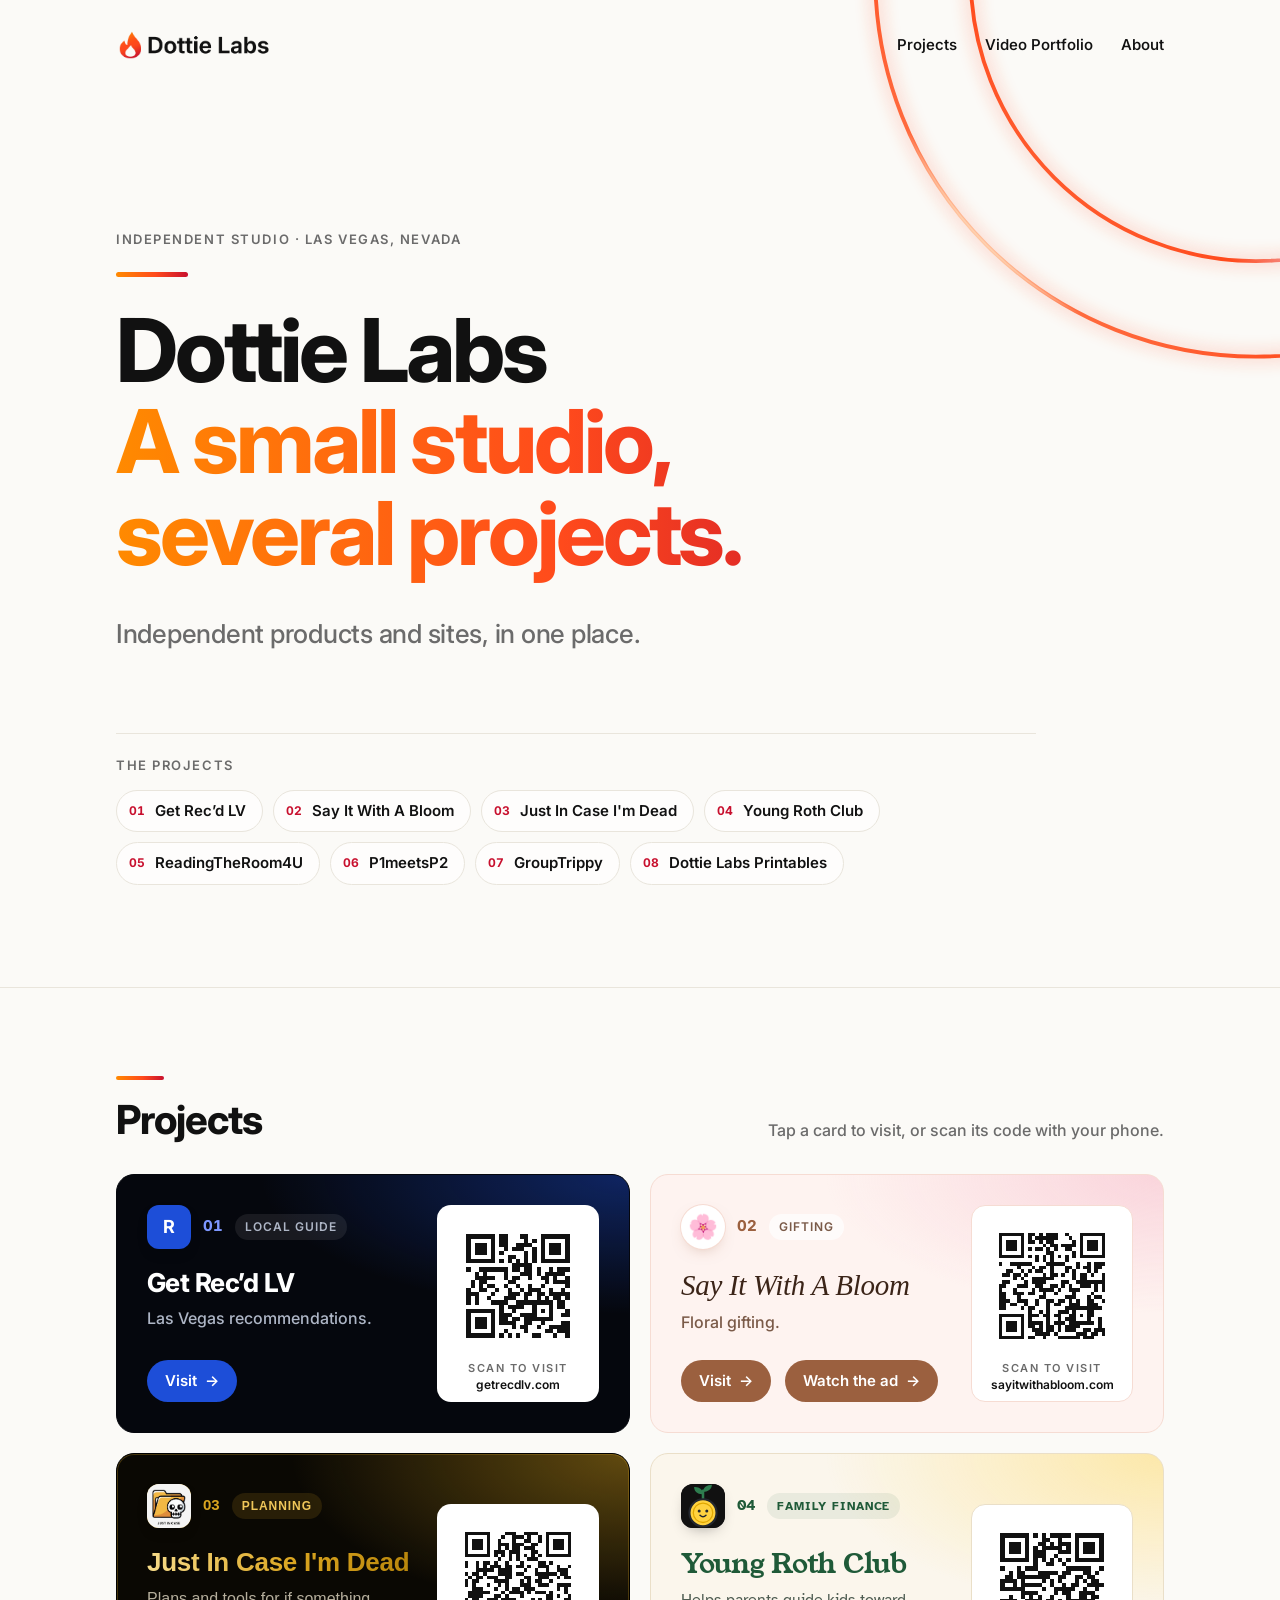
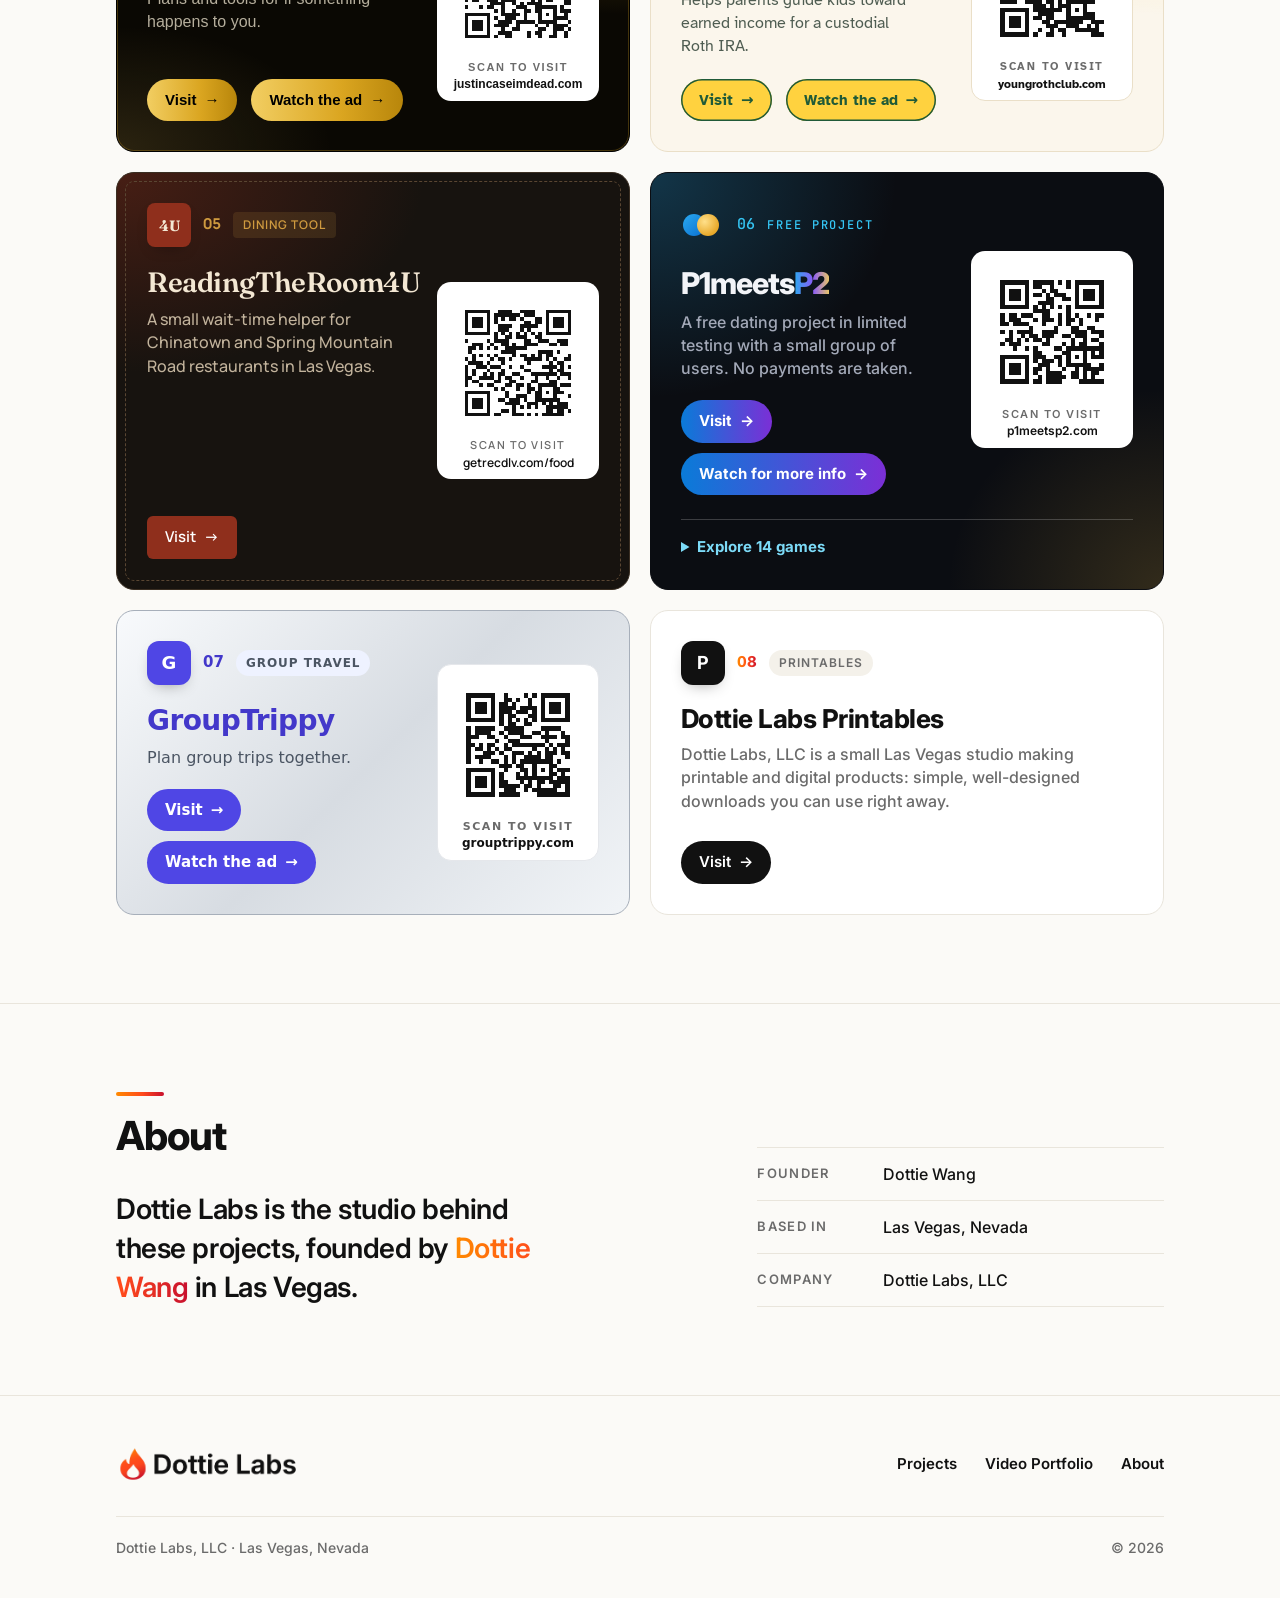
==== commit acf6df27: "Add Printables card Co-authored-by: Copilot <223556219+Copilot@users.noreply.github.com>" ====
--- a/index.html
+++ b/index.html
@@ -65,6 +65,7 @@
           <li><a href="#readingtheroom4u"><span class="num">05</span>ReadingTheRoom4U</a></li>
           <li><a href="#p1meetsp2"><span class="num">06</span>P1meetsP2</a></li>
           <li><a href="#group-trippy"><span class="num">07</span>GroupTrippy</a></li>
+          <li><a href="#dottie-labs-printables"><span class="num">08</span>Dottie Labs Printables</a></li>
           </ol>
         </nav>
       </div>
@@ -216,6 +217,18 @@
           </figure>
         </article>
       </li>
+      <li>
+        <article class="card" id="dottie-labs-printables">
+          <div class="card-body">
+            <p class="meta"><span class="mark" aria-hidden="true">P</span><span class="num grad">08</span><span class="tag">Printables</span></p>
+            <h3>Dottie Labs Printables</h3>
+            <p class="desc">Dottie Labs, LLC is a small Las Vegas studio making printable and digital products: simple, well-designed downloads you can use right away.</p>
+            <div class="card-foot">
+              <a class="visit" href="https://payhip.com/b/JSnFz" target="_blank" rel="noopener" aria-label="Visit Dottie Labs Printables (opens in a new tab)">Visit <span aria-hidden="true">→</span></a>
+            </div>
+          </div>
+        </article>
+      </li>
         </ul>
       </div>
     </section>
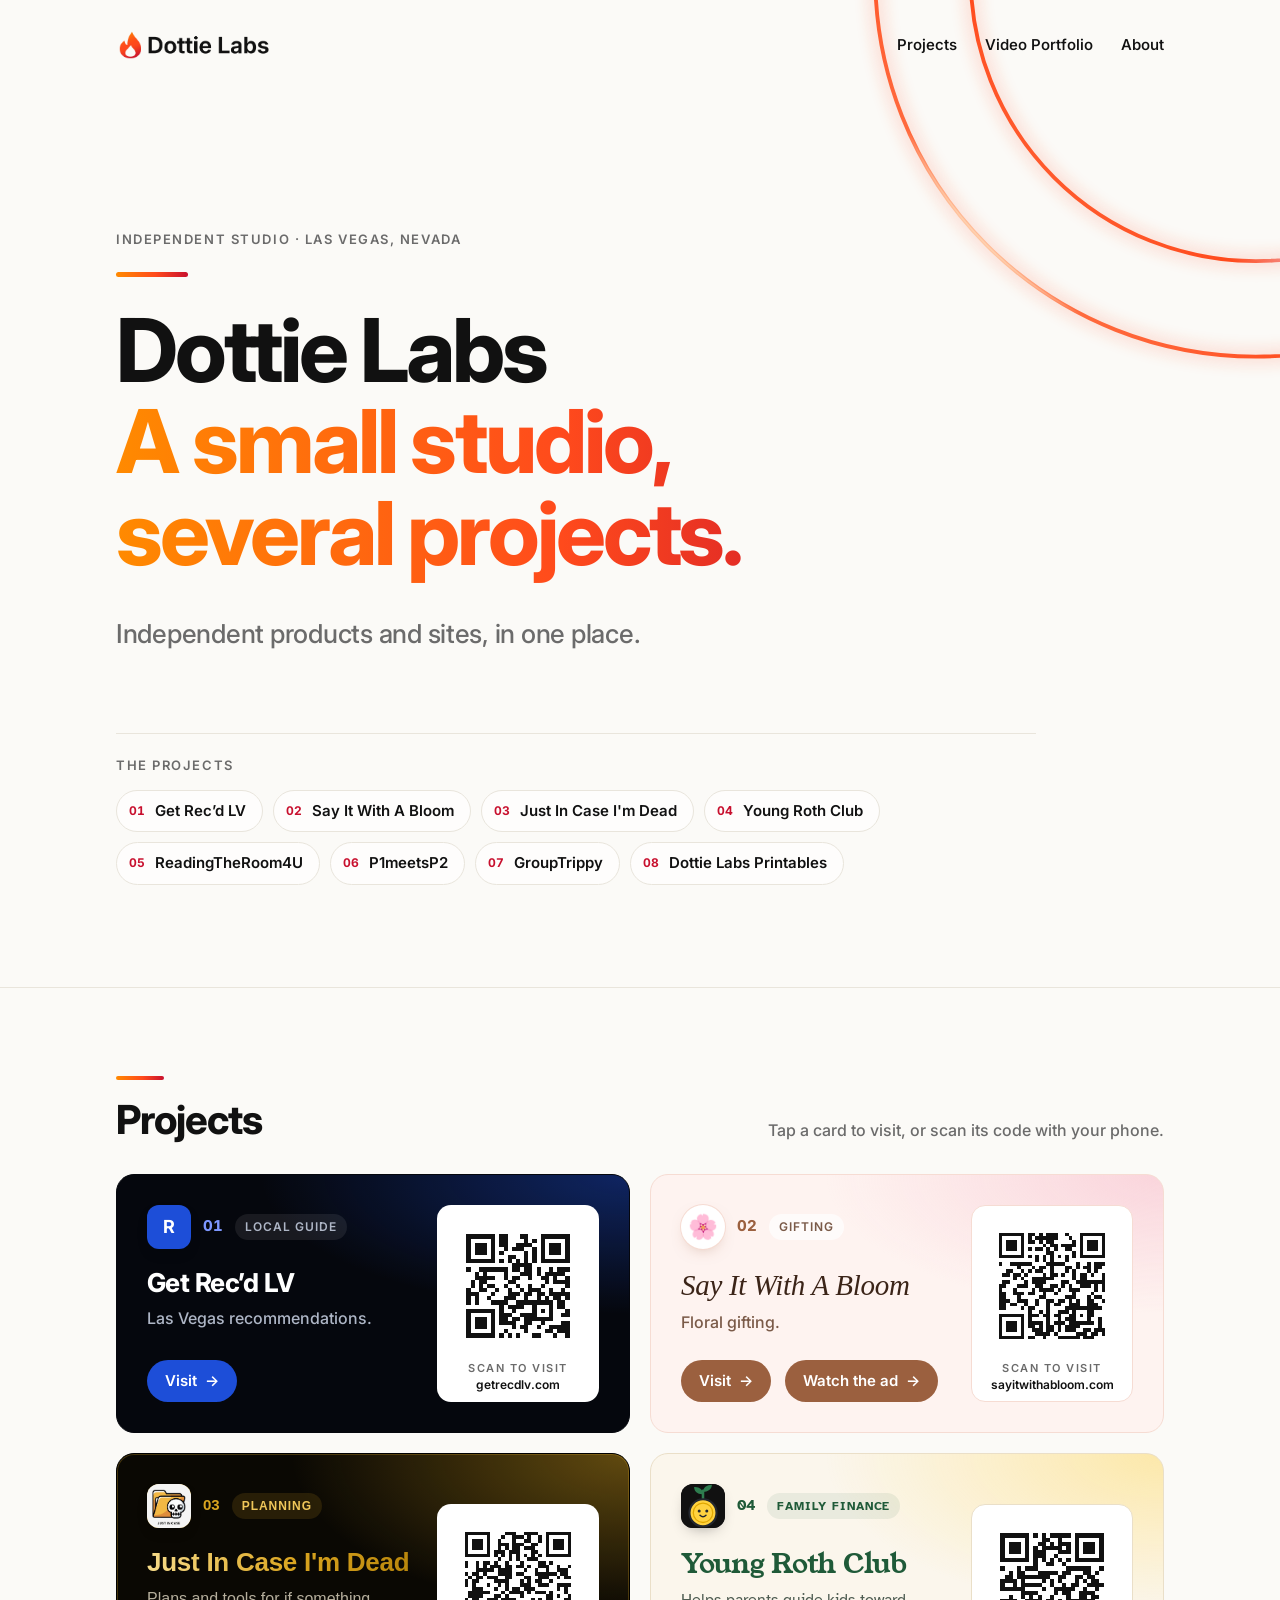
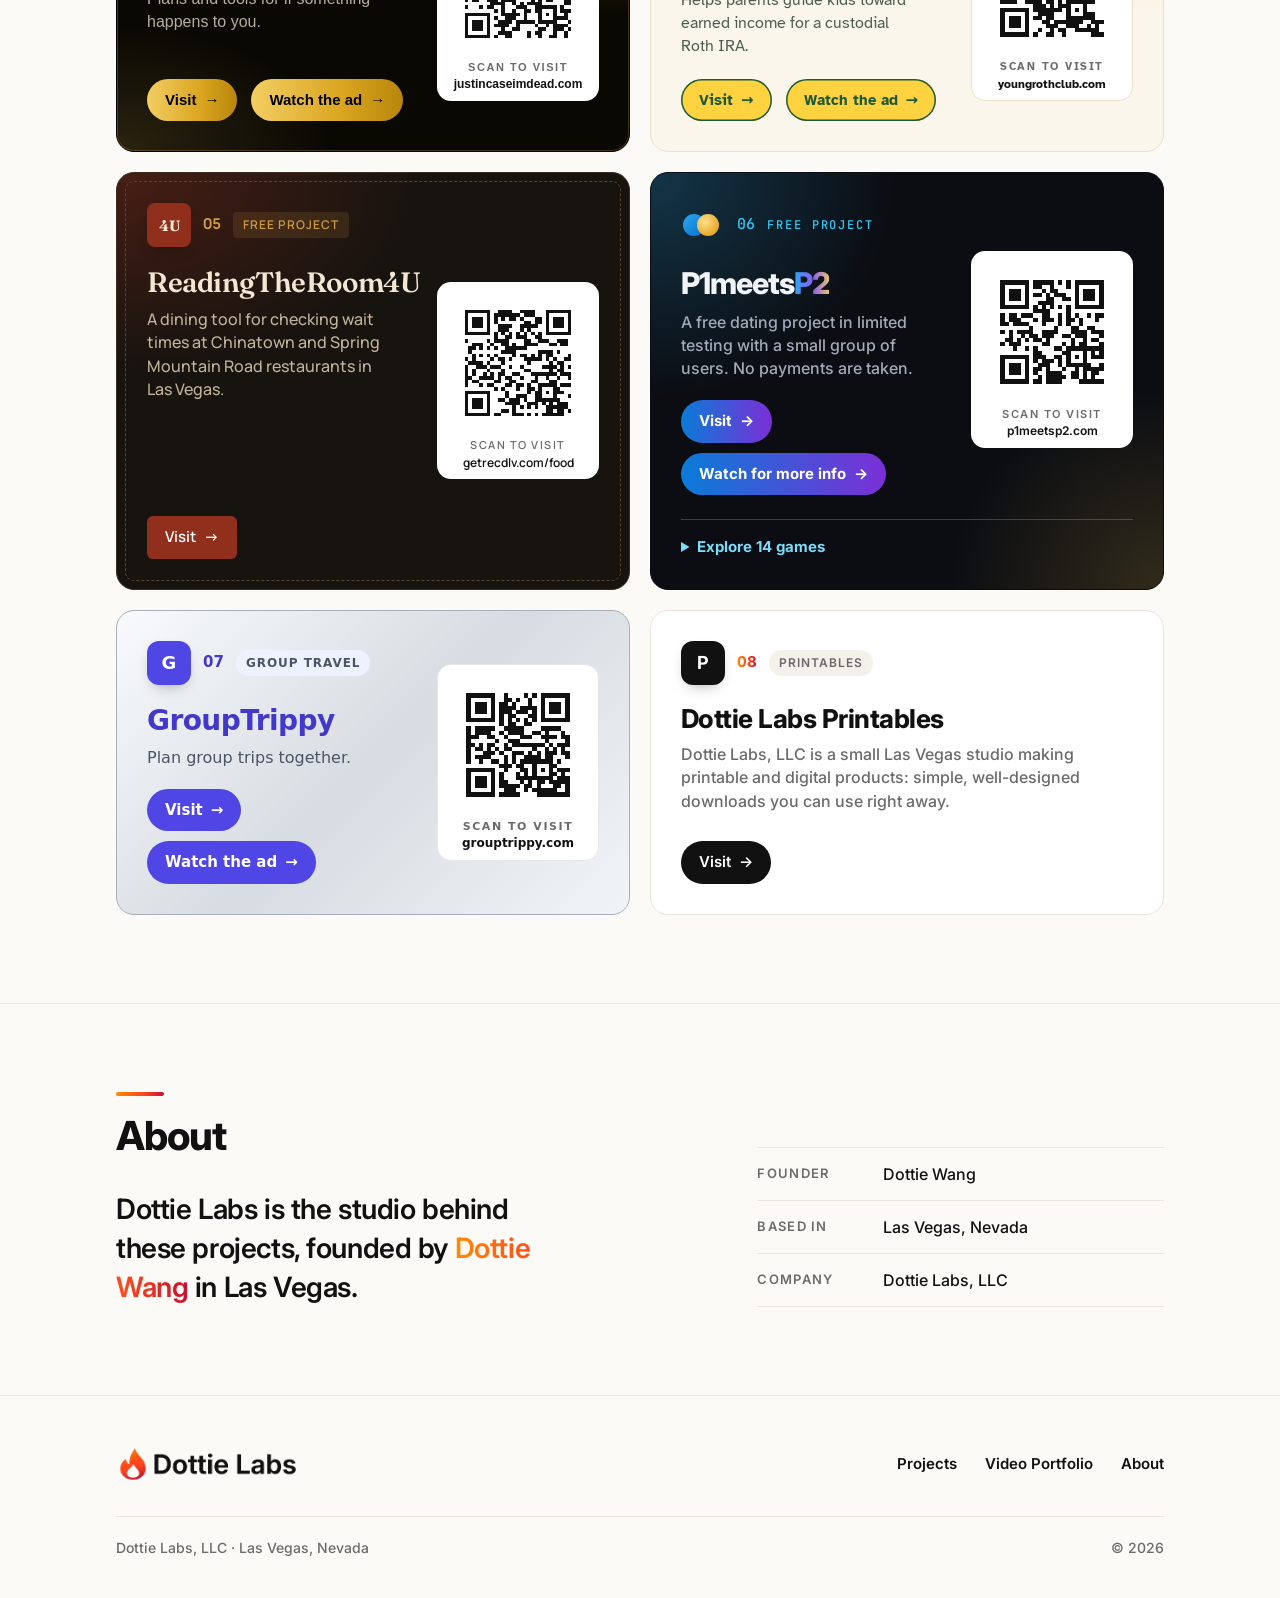
==== commit 985883c5: "Clarify ReadingTheRoom4U as a free project Co-authored-by: Copilot <223556219+Copilot@users.noreply." ====
--- a/index.html
+++ b/index.html
@@ -151,9 +151,9 @@
       <li id="readingtheroom4u">
         <article class="card">
           <div class="card-body">
-            <p class="meta"><span class="mark" aria-hidden="true">4U</span><span class="num grad">05</span><span class="tag">Dining tool</span></p>
+            <p class="meta"><span class="mark" aria-hidden="true">4U</span><span class="num grad">05</span><span class="tag">Free project</span></p>
             <h3>ReadingTheRoom4U</h3>
-            <p class="desc">A small wait-time helper for Chinatown and Spring Mountain Road restaurants in Las Vegas.</p>
+            <p class="desc">A dining tool for checking wait times at Chinatown and Spring Mountain Road restaurants in Las Vegas.</p>
             <div class="card-foot">
               <a class="visit" href="https://www.getrecdlv.com/food" aria-label="Visit ReadingTheRoom4U (getrecdlv.com/food)">Visit <span aria-hidden="true">→</span></a>
             </div>
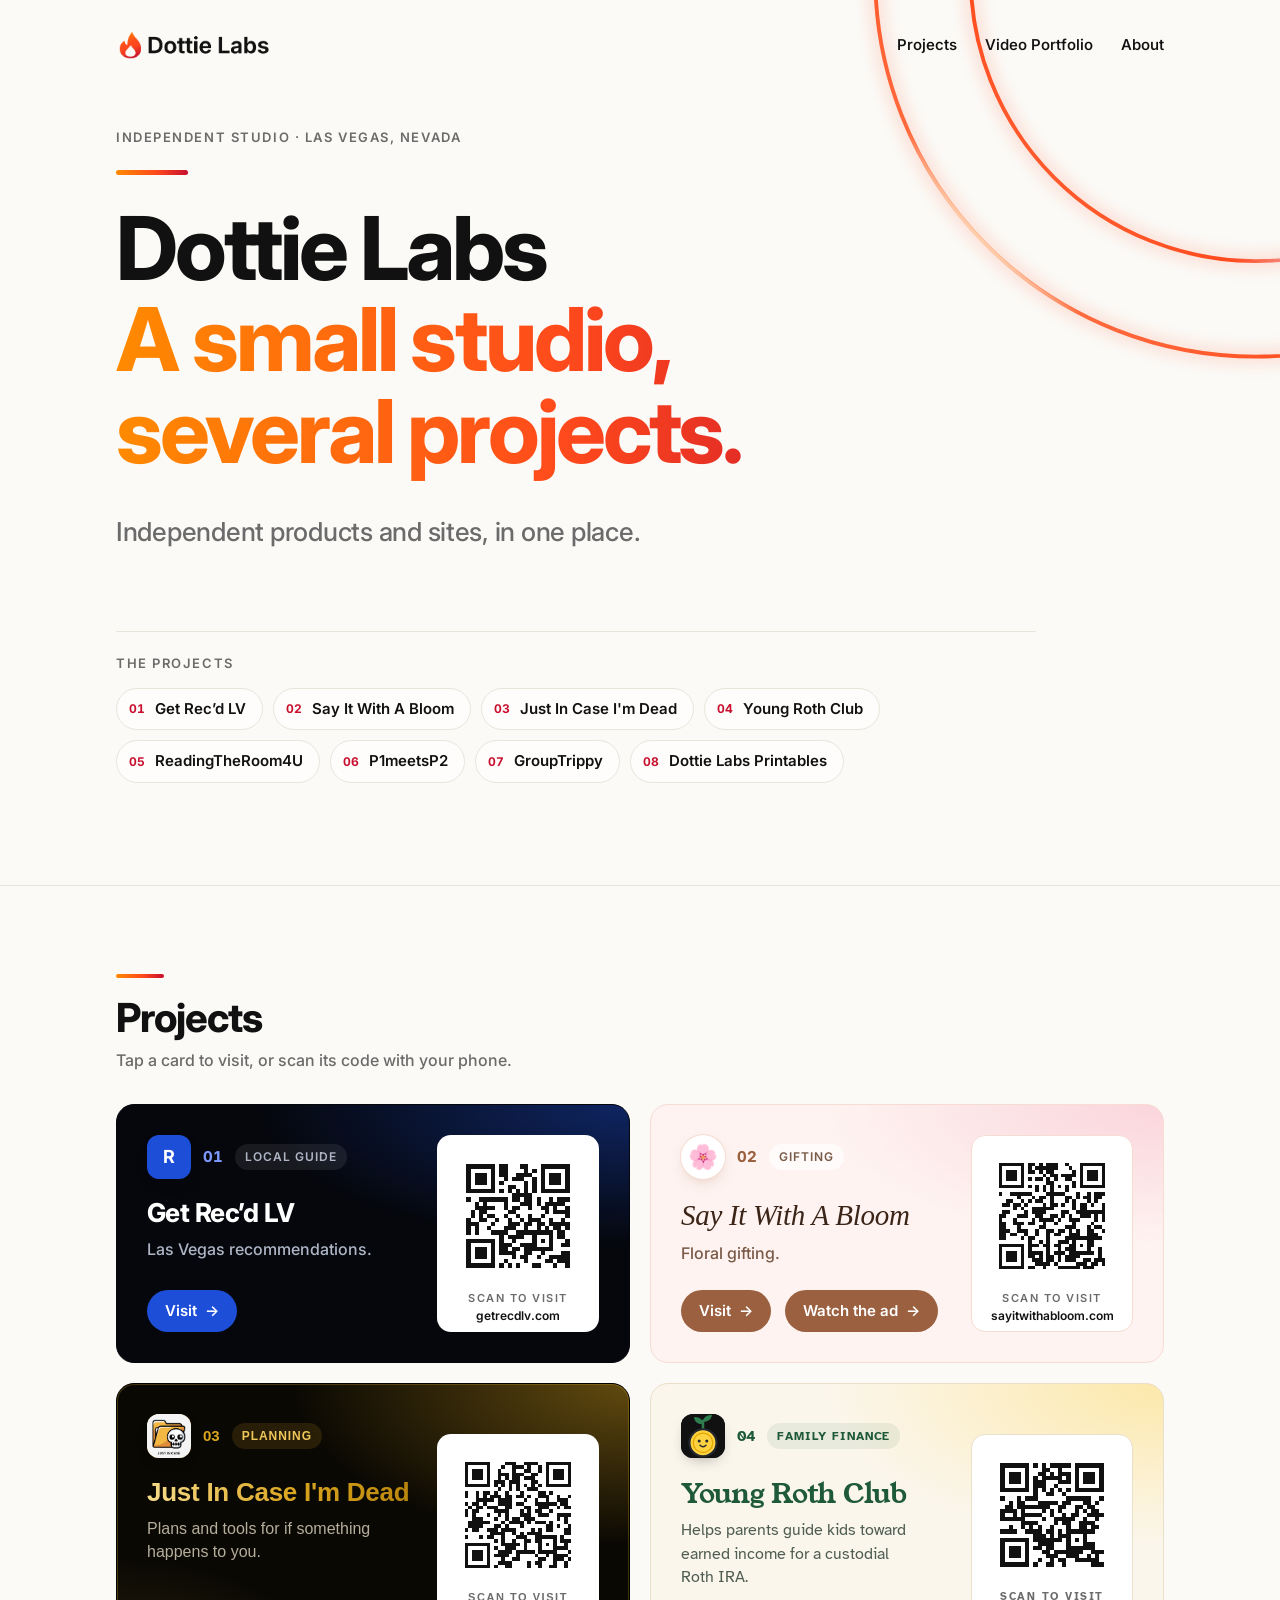
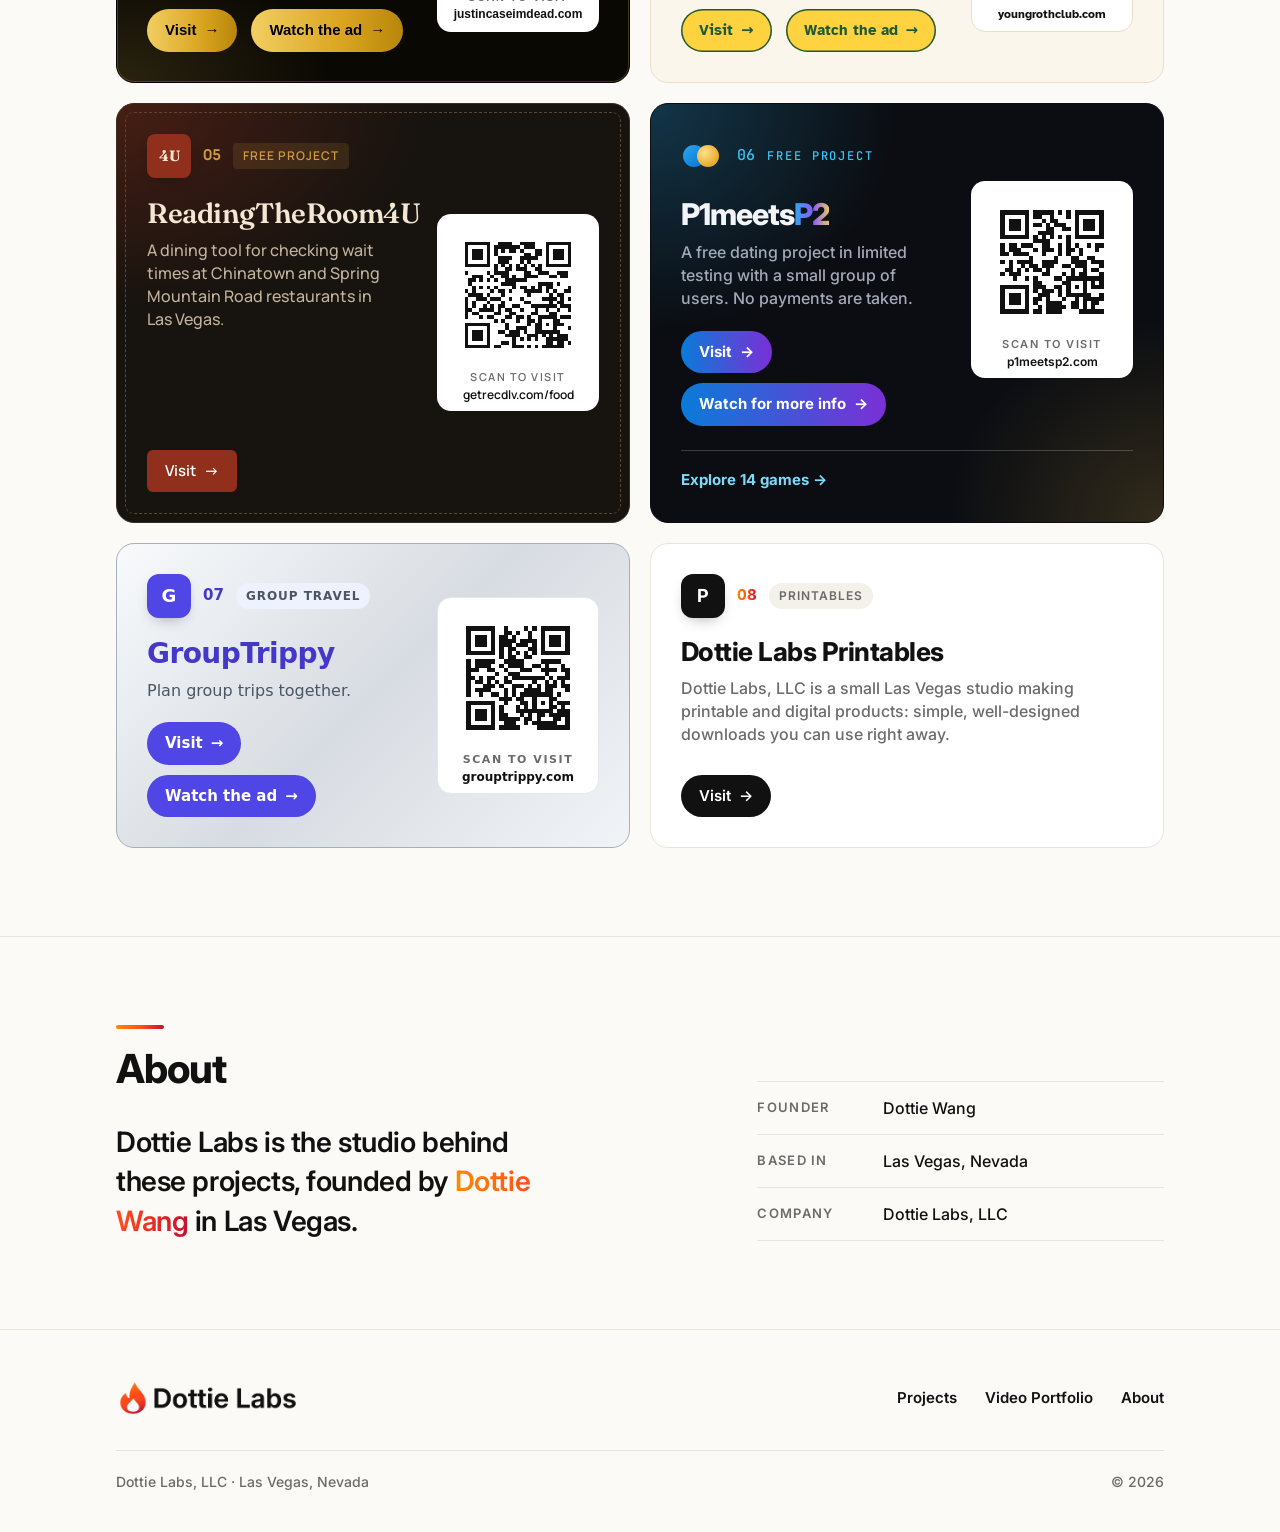
==== commit e933d16c: "Show P1meetsP2 games in a popup Co-authored-by: Copilot <223556219+Copilot@users.noreply.github.com>" ====
--- a/index.html
+++ b/index.html
@@ -179,8 +179,17 @@
             <img class="qr" src="assets/qr/p1meetsp2.svg" width="136" height="136" alt="QR code for p1meetsp2.com">
             <figcaption><span>Scan to visit</span><span class="qr-url">p1meetsp2.com</span></figcaption>
           </figure>
-          <details class="game-list">
-            <summary>Explore 14 games</summary>
+          <div class="game-trigger">
+            <button type="button" aria-haspopup="dialog" aria-controls="games-dialog">Explore 14 games <span aria-hidden="true">→</span></button>
+          </div>
+        </article>
+        <dialog class="game-list" id="games-dialog" aria-labelledby="games-title">
+          <div class="game-list-head">
+            <h2 id="games-title">Explore 14 games</h2>
+            <form method="dialog">
+              <button type="submit" aria-label="Close games list">Close <span aria-hidden="true">×</span></button>
+            </form>
+          </div>
             <ul>
               <li><strong>Great Minds:</strong> you each fill in the same blank separately, then reveal your answers together.</li>
               <li><strong>Hot Takes:</strong> slide from "nope" to "facts" on a statement, then compare.</li>
@@ -197,8 +206,7 @@
               <li><strong>Couch Detective:</strong> a co-op mystery where you each hold different clues.</li>
               <li><strong>Word Chain:</strong> road-trip rules, with categories like countries, celebs and movies.</li>
             </ul>
-          </details>
-        </article>
+        </dialog>
       </li>
       <li id="group-trippy">
         <article class="card">
@@ -266,5 +274,14 @@
     </div>
   </footer>
 </div>
+<script>
+  const gamesDialog = document.getElementById('games-dialog');
+  document.querySelector('#p1meetsp2 .game-trigger button').addEventListener('click', () => {
+    gamesDialog.showModal();
+  });
+  gamesDialog.addEventListener('keydown', (event) => {
+    if (event.key === 'Escape') gamesDialog.close();
+  });
+</script>
 </body>
 </html>
--- a/styles.css
+++ b/styles.css
@@ -50,7 +50,7 @@
 .rule--sm { width: 48px; height: 4px; margin-bottom: 18px; }
 
 /* Hero */
-.hero { position: relative; z-index: 1; padding: clamp(64px, 11vw, 140px) 0 clamp(56px, 8vw, 104px); }
+.hero { position: relative; z-index: 1; padding: clamp(24px, 3vw, 40px) 0 clamp(56px, 8vw, 104px); }
 .hero h1 { margin: 0; font-weight: 750; font-size: clamp(42px, 7.2vw, 88px); line-height: 1.04; letter-spacing: -0.035em; max-width: 14ch; text-wrap: balance; }
 .hero h1 span { display: block; }
 .grad { background: var(--fire); -webkit-background-clip: text; background-clip: text; color: transparent; padding-bottom: .08em; }
@@ -75,12 +75,12 @@
   .jump ol { display: grid; grid-template-columns: minmax(0, 1fr); justify-items: start; }
   .jump li { min-width: 0; }
   .jump a { max-width: 100%; }
-  .hero { padding-top: 32px; }
 }
 
 /* Section head */
-.section-head { display: flex; flex-wrap: wrap; align-items: flex-end; justify-content: space-between; gap: 8px 32px; margin-bottom: 32px; }
+.section-head { display: flex; flex-direction: column; align-items: flex-start; gap: 8px; margin-bottom: 32px; }
 .section-head h2 { margin-bottom: 0; }
+#watch .section-head h1 { margin: 0; line-height: 1.1; }
 .section-note { margin: 0; color: var(--muted); font-size: 16px; }
 
 /* Project cards */
@@ -155,8 +155,15 @@
 #p1meetsp2 .mark i:last-child { left: 16px; background: radial-gradient(circle at 35% 35%, #FFE08A, #E8A92A 70%); }
 #p1meetsp2 h3 .p2 { background: linear-gradient(90deg, #2AA9F0, #8B5CF6 55%, #E8C468); -webkit-background-clip: text; background-clip: text; color: transparent; }
 #p1meetsp2 .visit { font-weight: 700; }
-#p1meetsp2 .game-list { position: relative; z-index: 1; grid-column: 1 / -1; border-top: 1px solid rgba(255,255,255,.2); padding-top: 16px; }
-#p1meetsp2 .game-list summary { width: fit-content; color: #7CDBF8; font-size: 15px; font-weight: 700; cursor: pointer; }
+#p1meetsp2 .game-trigger { position: relative; z-index: 1; grid-column: 1 / -1; border-top: 1px solid rgba(255,255,255,.2); padding-top: 16px; }
+#p1meetsp2 .game-trigger button { padding: 0; border: 0; background: none; color: #7CDBF8; font: inherit; font-size: 15px; font-weight: 700; cursor: pointer; }
+#p1meetsp2 .game-trigger button:hover { color: #fff; }
+#p1meetsp2 .game-list { width: min(680px, calc(100% - 32px)); max-height: min(80vh, 700px); padding: clamp(20px, 4vw, 32px); border: 1px solid #35C6F4; border-radius: 18px; background: #0B0D12; color: #F2F4F8; }
+#p1meetsp2 .game-list::backdrop { background: rgba(0,0,0,.7); }
+#p1meetsp2 .game-list-head { position: sticky; top: 0; z-index: 1; display: flex; align-items: flex-start; justify-content: space-between; gap: 16px; padding-bottom: 8px; background: #0B0D12; }
+#p1meetsp2 .game-list h2 { margin: 0; font-size: 24px; line-height: 1.2; }
+#p1meetsp2 .game-list-head button { padding: 8px 12px; border: 1px solid #7CDBF8; border-radius: 8px; background: transparent; color: #7CDBF8; font: inherit; font-size: 14px; white-space: nowrap; cursor: pointer; }
+#p1meetsp2 .game-list-head button:hover { background: #7CDBF8; color: #0B0D12; }
 #p1meetsp2 .game-list ul { display: grid; grid-template-columns: repeat(auto-fit, minmax(min(100%, 200px), 1fr)); gap: 14px 20px; list-style: none; margin: 18px 0 0; padding: 0; }
 #p1meetsp2 .game-list li { color: #C7D0DF; font-size: 14px; line-height: 1.45; }
 #p1meetsp2 .game-list strong { color: #fff; }
